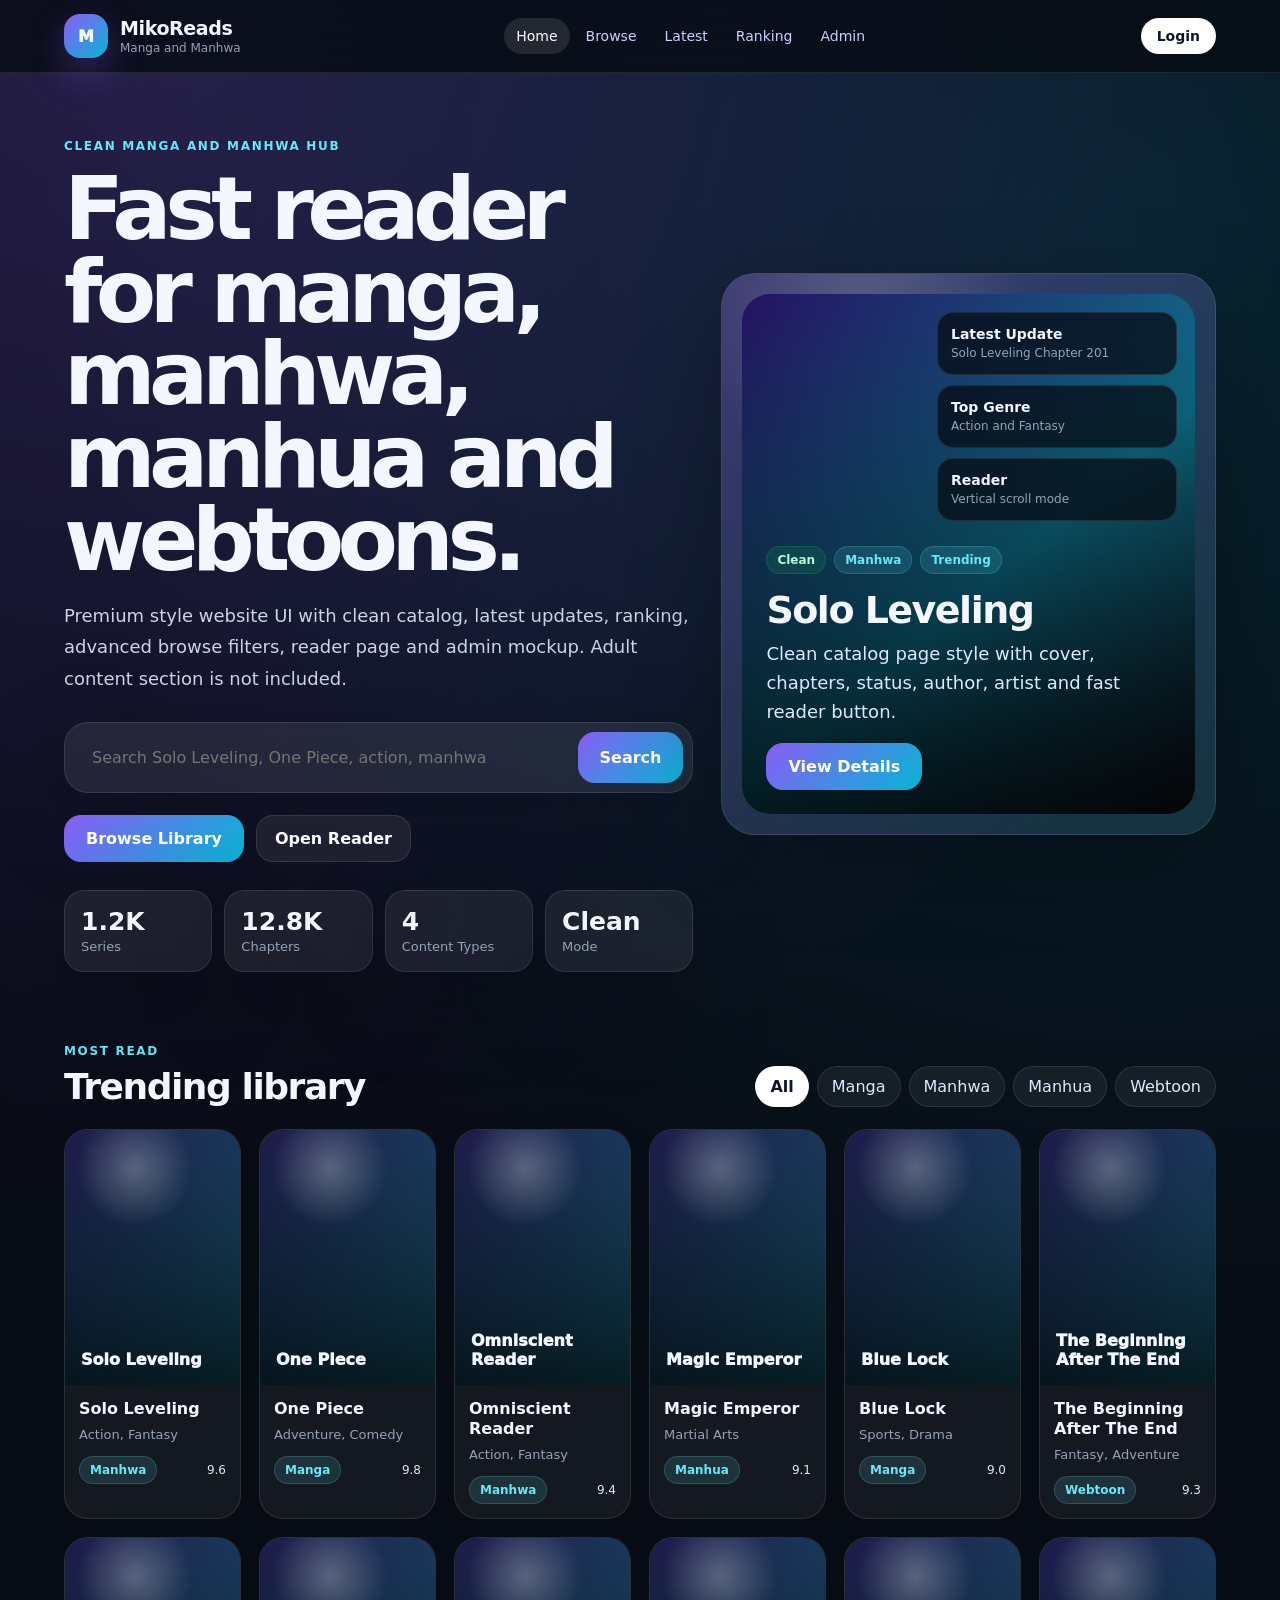
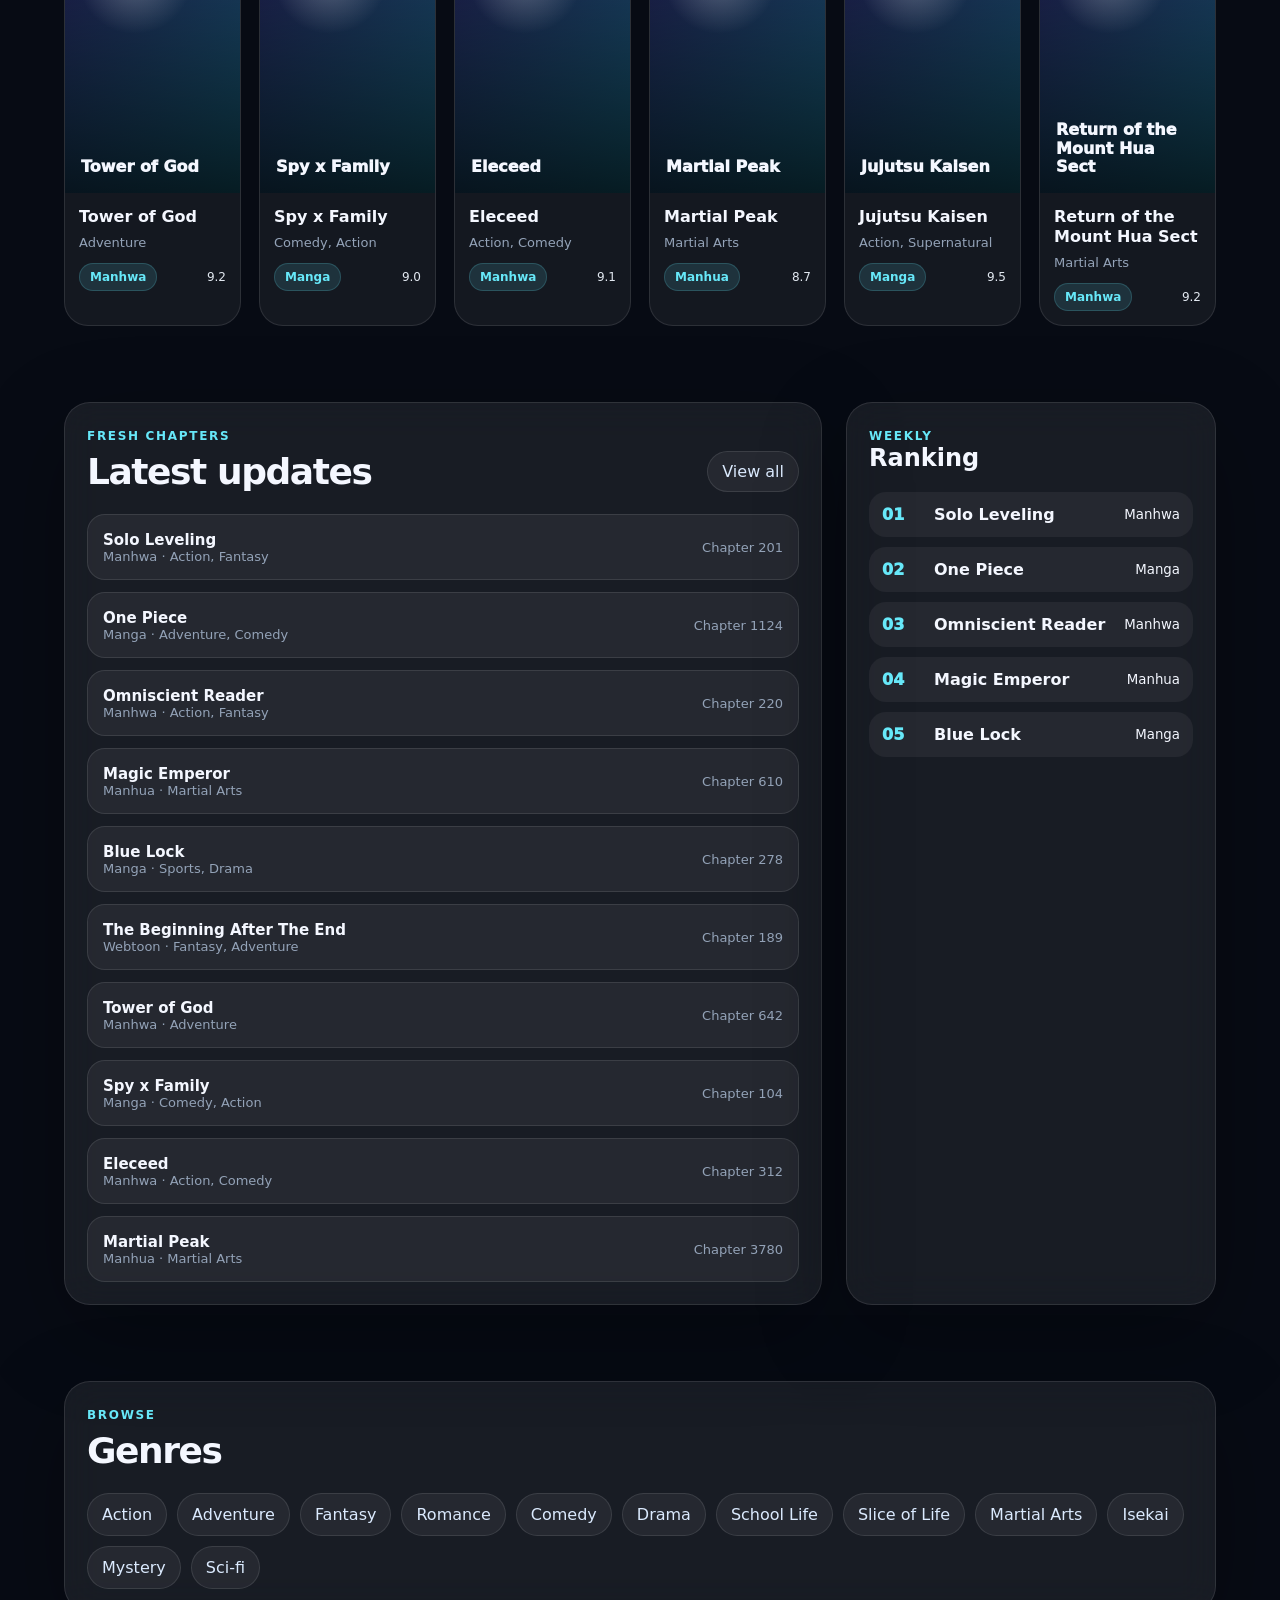
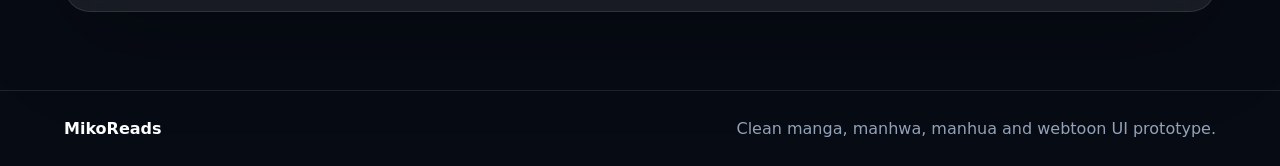
==== public/index.html @ fd3e3bdc "Change default port to 5656 and show VPS URL" ====
<!doctype html>
<html lang="en"><head>
<meta charset="utf-8"><meta name="viewport" content="width=device-width, initial-scale=1">
<title>MikoReads - Manga and Manhwa Reader</title>
<meta name="description" content="Clean manga, manhwa, manhua and webtoon reader UI prototype.">
<link rel="stylesheet" href="assets/style.css">
</head><body>
<header class="topbar">
  <a class="brand" href="index.html">
    <span class="brand-mark">M</span>
    <span><strong>MikoReads</strong><small>Manga and Manhwa</small></span>
  </a>
  <nav class="nav"><a href="index.html" class="active">Home</a>
<a href="browse.html" class="">Browse</a>
<a href="latest.html" class="">Latest</a>
<a href="ranking.html" class="">Ranking</a>
<a href="admin.html" class="">Admin</a></nav>
  <div class="actions">
    <a class="login-link" href="login.html">Login</a>
    <button class="menu-btn" id="menuBtn">Menu</button>
  </div>
</header>
<main>
<section class="hero">
  <div class="wrap hero-grid">
    <div>
      <span class="eyebrow">Clean manga and manhwa hub</span>
      <h1>Fast reader for manga, manhwa, manhua and webtoons.</h1>
      <p>Premium style website UI with clean catalog, latest updates, ranking, advanced browse filters, reader page and admin mockup. Adult content section is not included.</p>
      <form class="search-shell" id="searchForm">
        <input id="searchInput" type="search" placeholder="Search Solo Leveling, One Piece, action, manhwa">
        <button class="primary" type="submit">Search</button>
      </form>
      <div class="hero-actions">
        <a class="primary" href="browse.html">Browse Library</a>
        <a class="secondary" href="reader.html">Open Reader</a>
      </div>
      <div class="hero-stats">
        <div><b>1.2K</b><span>Series</span></div>
        <div><b>12.8K</b><span>Chapters</span></div>
        <div><b>4</b><span>Content Types</span></div>
        <div><b>Clean</b><span>Mode</span></div>
      </div>
    </div>
    <aside class="showcase">
      <div class="floating-list">
        <div class="float-item"><b>Latest Update</b><span>Solo Leveling Chapter 201</span></div>
        <div class="float-item"><b>Top Genre</b><span>Action and Fantasy</span></div>
        <div class="float-item"><b>Reader</b><span>Vertical scroll mode</span></div>
      </div>
      <div class="featured-card">
        <div class="featured-content">
          <div class="badges"><span class="badge clean">Clean</span><span class="badge">Manhwa</span><span class="badge">Trending</span></div>
          <h2>Solo Leveling</h2>
          <p>Clean catalog page style with cover, chapters, status, author, artist and fast reader button.</p>
          <a class="primary" href="detail.html">View Details</a>
        </div>
      </div>
    </aside>
  </div>
</section>

<section class="section" id="popular">
  <div class="wrap">
    <div class="section-head">
      <div><span class="eyebrow">Most read</span><h2>Trending library</h2></div>
      <div class="tabs" id="typeTabs">
        <button class="active" data-filter="all">All</button>
        <button data-filter="Manga">Manga</button>
        <button data-filter="Manhwa">Manhwa</button>
        <button data-filter="Manhua">Manhua</button>
        <button data-filter="Webtoon">Webtoon</button>
      </div>
    </div>
    <div class="cards" id="mangaGrid"></div>
  </div>
</section>

<section class="section">
  <div class="wrap twocol">
    <div class="content-card">
      <div class="section-head"><div><span class="eyebrow">Fresh chapters</span><h2>Latest updates</h2></div><a class="pill" href="latest.html">View all</a></div>
      <div class="feed" id="chapterFeed"></div>
    </div>
    <aside class="sidebar-card">
      <span class="eyebrow">Weekly</span><h2>Ranking</h2>
      <ol class="ranking">
        <li><a href="detail.html"><span>01</span><b>Solo Leveling</b><small>Manhwa</small></a></li>
        <li><a href="detail.html"><span>02</span><b>One Piece</b><small>Manga</small></a></li>
        <li><a href="detail.html"><span>03</span><b>Omniscient Reader</b><small>Manhwa</small></a></li>
        <li><a href="detail.html"><span>04</span><b>Magic Emperor</b><small>Manhua</small></a></li>
        <li><a href="detail.html"><span>05</span><b>Blue Lock</b><small>Manga</small></a></li>
      </ol>
    </aside>
  </div>
</section>

<section class="section">
  <div class="wrap content-card">
    <div class="section-head"><div><span class="eyebrow">Browse</span><h2>Genres</h2></div></div>
    <div class="genre-cloud">
      <a href="browse.html">Action</a><a href="browse.html">Adventure</a><a href="browse.html">Fantasy</a><a href="browse.html">Romance</a>
      <a href="browse.html">Comedy</a><a href="browse.html">Drama</a><a href="browse.html">School Life</a><a href="browse.html">Slice of Life</a>
      <a href="browse.html">Martial Arts</a><a href="browse.html">Isekai</a><a href="browse.html">Mystery</a><a href="browse.html">Sci-fi</a>
    </div>
  </div>
</section>
</main>
<footer class="footer"><strong>MikoReads</strong><span>Clean manga, manhwa, manhua and webtoon UI prototype.</span></footer>
<script src="assets/app.js"></script>
</body></html>
---- public/assets/style.css ----
:root{
  --bg:#070b14;
  --bg2:#0c1220;
  --panel:#111827;
  --panel2:#151f32;
  --line:rgba(255,255,255,.10);
  --text:#f4f7ff;
  --muted:#94a3b8;
  --soft:#cbd5e1;
  --brand:#8b5cf6;
  --brand2:#06b6d4;
  --good:#22c55e;
  --warn:#f59e0b;
  --danger:#ef4444;
  --shadow:0 28px 90px rgba(0,0,0,.28);
}
*{box-sizing:border-box}
html{scroll-behavior:smooth}
body{
  margin:0;
  font-family:Inter,ui-sans-serif,system-ui,-apple-system,BlinkMacSystemFont,"Segoe UI",Arial,sans-serif;
  background:
    radial-gradient(circle at 10% 0%,rgba(139,92,246,.24),transparent 34%),
    radial-gradient(circle at 90% 8%,rgba(6,182,212,.14),transparent 34%),
    var(--bg);
  color:var(--text);
}
a{color:inherit;text-decoration:none}
button,input,select,textarea{font:inherit}
img{max-width:100%}
.wrap{width:min(1240px,90vw);margin:0 auto}
.topbar{
  position:sticky;top:0;z-index:40;
  display:flex;align-items:center;justify-content:space-between;gap:18px;
  padding:14px 5vw;
  background:rgba(7,11,20,.82);
  border-bottom:1px solid var(--line);
  backdrop-filter:blur(20px);
}
.brand{display:flex;align-items:center;gap:12px;min-width:max-content}
.brand-mark{
  width:44px;height:44px;border-radius:16px;display:grid;place-items:center;
  background:linear-gradient(135deg,var(--brand),var(--brand2));
  font-weight:950;box-shadow:0 14px 36px rgba(139,92,246,.32)
}
.brand strong{display:block;font-size:19px;letter-spacing:-.02em}
.brand small{display:block;color:var(--muted);font-size:12px;margin-top:2px}
.nav{display:flex;align-items:center;gap:4px}
.nav a{padding:10px 12px;border-radius:999px;color:#c7d2fe;font-size:14px}
.nav a:hover,.nav a.active{background:rgba(255,255,255,.10);color:white}
.actions{display:flex;align-items:center;gap:10px}
.icon-btn,.menu-btn{
  border:1px solid var(--line);background:rgba(255,255,255,.06);color:white;
  border-radius:14px;padding:10px 13px;cursor:pointer
}
.menu-btn{display:none}
.login-link{padding:10px 16px;border-radius:999px;background:white;color:#0f172a;font-weight:850;font-size:14px}
.hero{padding:62px 0 30px}
.hero-grid{display:grid;grid-template-columns:1.12fr .88fr;gap:28px;align-items:center}
.eyebrow{
  display:inline-flex;align-items:center;gap:8px;
  text-transform:uppercase;letter-spacing:.14em;font-size:12px;font-weight:900;color:#67e8f9
}
h1,h2,h3,p{margin-top:0}
.hero h1{
  font-size:clamp(42px,7vw,88px);
  letter-spacing:-.075em;line-height:.94;margin:14px 0 18px;
}
.hero p{font-size:18px;line-height:1.75;color:#cbd5e1;max-width:720px}
.search-shell{
  margin-top:28px;padding:9px;border:1px solid var(--line);
  background:rgba(255,255,255,.08);border-radius:24px;
  display:flex;gap:8px;max-width:780px;box-shadow:var(--shadow)
}
.search-shell input{
  flex:1;min-width:0;background:transparent;border:0;outline:0;color:white;padding:16px 18px
}
.primary,.secondary,.small-link{
  display:inline-flex;align-items:center;justify-content:center;
  border:0;cursor:pointer;border-radius:17px;font-weight:900
}
.primary{background:linear-gradient(135deg,var(--brand),var(--brand2));color:white;padding:14px 22px}
.secondary{background:rgba(255,255,255,.07);color:white;border:1px solid var(--line);padding:13px 18px}
.hero-actions{display:flex;gap:12px;flex-wrap:wrap;margin-top:22px}
.hero-stats{display:grid;grid-template-columns:repeat(4,1fr);gap:12px;margin-top:28px;max-width:780px}
.hero-stats div,.mini-card,.glass,.content-card,.sidebar-card,.admin-card,.auth-card{
  background:rgba(255,255,255,.07);border:1px solid var(--line);box-shadow:var(--shadow);backdrop-filter:blur(18px)
}
.hero-stats div{border-radius:20px;padding:16px}
.hero-stats b{display:block;font-size:25px}
.hero-stats span{color:var(--muted);font-size:13px}
.showcase{
  min-height:560px;border-radius:34px;padding:20px;position:relative;overflow:hidden;
  background:linear-gradient(145deg,rgba(139,92,246,.23),rgba(6,182,212,.10)),rgba(255,255,255,.06);
  border:1px solid var(--line);box-shadow:var(--shadow)
}
.showcase:before{
  content:"";position:absolute;inset:-20%;
  background:radial-gradient(circle at 35% 20%,rgba(255,255,255,.18),transparent 22%);
}
.featured-card{
  position:relative;z-index:1;height:520px;border-radius:28px;overflow:hidden;
  background:linear-gradient(140deg,#251263,#0e7490 55%,#111827);
  display:flex;align-items:flex-end;padding:24px
}
.featured-card:after{content:"";position:absolute;inset:0;background:linear-gradient(transparent,rgba(0,0,0,.78))}
.featured-content{position:relative;z-index:2}
.featured-content h2{font-size:38px;margin-bottom:8px;letter-spacing:-.04em}
.featured-content p{color:#dbeafe;line-height:1.6;margin-bottom:16px}
.badges{display:flex;gap:8px;flex-wrap:wrap;margin-bottom:14px}
.badge{
  display:inline-flex;border-radius:999px;padding:6px 10px;font-size:12px;font-weight:900;
  color:#67e8f9;background:rgba(103,232,249,.13);border:1px solid rgba(103,232,249,.18)
}
.badge.clean{color:#bbf7d0;background:rgba(34,197,94,.14);border-color:rgba(34,197,94,.18)}
.floating-list{
  position:absolute;right:38px;top:38px;z-index:3;width:240px;
  display:grid;gap:10px
}
.float-item{
  padding:13px;border-radius:16px;background:rgba(7,11,20,.74);border:1px solid var(--line);backdrop-filter:blur(12px)
}
.float-item b{display:block;font-size:14px}
.float-item span{color:var(--muted);font-size:12px}
.section{padding:38px 0}
.section-head{
  display:flex;align-items:end;justify-content:space-between;gap:18px;margin-bottom:22px
}
.section-head h2{font-size:36px;letter-spacing:-.04em;margin:7px 0 0}
.tabs,.filter-row{display:flex;gap:8px;flex-wrap:wrap}
.tabs button,.pill,.filter-row button{
  border:1px solid var(--line);background:rgba(255,255,255,.06);color:#dbeafe;
  border-radius:999px;padding:10px 14px;cursor:pointer
}
.tabs button.active,.filter-row button.active,.pill.active{background:white;color:#0f172a;font-weight:900}
.cards{display:grid;grid-template-columns:repeat(6,1fr);gap:18px}
.manga-card{
  display:block;border:1px solid var(--line);background:rgba(255,255,255,.055);
  border-radius:24px;overflow:hidden;transition:.22s transform,.22s border-color,.22s background
}
.manga-card:hover{transform:translateY(-5px);border-color:rgba(103,232,249,.45);background:rgba(255,255,255,.09)}
.cover{
  height:255px;position:relative;display:flex;align-items:flex-end;overflow:hidden;padding:16px;
  background:linear-gradient(135deg,#1e1b4b,#155e75)
}
.cover:before{content:"";position:absolute;inset:0;background:radial-gradient(circle at 40% 15%,rgba(255,255,255,.28),transparent 24%),linear-gradient(transparent,rgba(0,0,0,.7))}
.cover span{position:relative;z-index:1;font-weight:950;line-height:1.15}
.manga-body{padding:14px}
.manga-body h3{font-size:16px;line-height:1.25;margin:0 0 7px}
.manga-body p{color:var(--muted);font-size:13px;margin:0 0 12px;line-height:1.35}
.card-meta{display:flex;align-items:center;justify-content:space-between;gap:8px}
.rating{font-size:12px;color:#e2e8f0}
.twocol{display:grid;grid-template-columns:1fr 370px;gap:24px}
.feed{display:grid;gap:12px}
.feed a,.chapter-list a,.source-row,.table-row{
  display:grid;grid-template-columns:1fr auto;gap:12px;align-items:center;
  padding:15px;border-radius:18px;background:rgba(255,255,255,.055);border:1px solid var(--line)
}
.feed a:hover,.chapter-list a:hover{background:rgba(255,255,255,.09)}
.feed b,.chapter-list b{font-size:15px}
.feed span,.chapter-list span,.sub{font-size:13px;color:var(--muted)}
.sidebar-card,.content-card,.admin-card{border-radius:26px;padding:22px}
.ranking{list-style:none;margin:16px 0 0;padding:0;display:grid;gap:10px}
.ranking a{display:grid;grid-template-columns:42px 1fr auto;gap:10px;align-items:center;padding:13px;border-radius:17px;background:rgba(255,255,255,.055)}
.ranking span:first-child{color:#67e8f9;font-weight:950}
.genre-cloud{display:flex;gap:10px;flex-wrap:wrap}
.genre-cloud a{padding:11px 14px;border-radius:999px;background:rgba(255,255,255,.06);border:1px solid var(--line);color:#dbeafe}
.footer{margin-top:40px;padding:28px 5vw;border-top:1px solid var(--line);color:var(--muted);display:flex;justify-content:space-between;gap:16px;flex-wrap:wrap}
.footer strong{color:white}
.page-title{padding:48px 0 16px}
.page-title h1{font-size:54px;letter-spacing:-.06em;margin:8px 0}
.page-title p{color:var(--muted);line-height:1.7}
.browse-layout{display:grid;grid-template-columns:290px 1fr;gap:24px}
.filter-panel{border-radius:26px;padding:20px;background:rgba(255,255,255,.06);border:1px solid var(--line);height:max-content;position:sticky;top:86px}
.filter-panel h3{margin-bottom:14px}
.filter-panel label{display:block;color:#dbeafe;font-size:14px;font-weight:800;margin:16px 0 8px}
.filter-panel select,.filter-panel input,.auth-card input,.admin-card input,.admin-card select,.admin-card textarea{
  width:100%;padding:13px;border-radius:14px;border:1px solid var(--line);outline:0;background:#0d1322;color:white
}
.series-grid{display:grid;grid-template-columns:repeat(4,1fr);gap:18px}
.detail-hero{padding:48px 0}
.detail-grid{display:grid;grid-template-columns:330px 1fr;gap:30px;align-items:start}
.big-cover{height:500px;border-radius:30px}
.detail-copy h1{font-size:58px;letter-spacing:-.065em;margin:12px 0}
.detail-copy p{color:#cbd5e1;line-height:1.75;max-width:780px}
.meta-grid{display:grid;grid-template-columns:repeat(4,1fr);gap:12px;margin:24px 0}
.meta-grid div{padding:15px;border-radius:18px;background:rgba(255,255,255,.06);border:1px solid var(--line)}
.meta-grid b{display:block}.meta-grid span{font-size:13px;color:var(--muted)}
.chapter-toolbar{display:flex;gap:10px;justify-content:space-between;margin-bottom:14px;align-items:center}
.chapter-toolbar input{max-width:320px;background:#0d1322;color:white;border:1px solid var(--line);border-radius:14px;padding:12px}
.reader-body{background:#0b0f19}
.reader-top{
  position:sticky;top:0;z-index:40;display:flex;align-items:center;justify-content:space-between;gap:12px;
  padding:12px 5vw;background:rgba(7,11,20,.9);border-bottom:1px solid var(--line);backdrop-filter:blur(18px)
}
.reader-controls{display:flex;justify-content:center;gap:10px;flex-wrap:wrap;padding:16px 5vw}
.reader-controls a,.reader-controls select,.reader-top button{
  border:1px solid var(--line);background:rgba(255,255,255,.07);color:white;border-radius:999px;padding:10px 14px
}
.reader-wrap{width:min(860px,94vw);margin:0 auto;display:grid;gap:12px;padding-bottom:40px}
.reader-page{
  min-height:760px;border-radius:14px;background:linear-gradient(145deg,#e2e8f0,#f8fafc);
  display:grid;place-items:center;color:#1e293b;font-size:42px;font-weight:950
}
.reader-settings{width:min(860px,94vw);margin:0 auto 16px;display:grid;grid-template-columns:repeat(3,1fr);gap:10px}
.reader-settings button{border:1px solid var(--line);background:rgba(255,255,255,.06);color:white;border-radius:14px;padding:11px}
.auth-wrap{min-height:calc(100vh - 74px);display:grid;place-items:center;padding:40px 5vw}
.auth-card{width:min(460px,100%);border-radius:30px;padding:30px}
.auth-card h1{font-size:38px;letter-spacing:-.04em}
.auth-card label{display:grid;gap:8px;margin:16px 0;color:#dbeafe;font-weight:800}
.auth-card button{width:100%;margin-top:12px}
.admin-layout{display:grid;grid-template-columns:270px 1fr;gap:24px;padding:44px 0}
.admin-sidebar{border-radius:26px;padding:18px;background:rgba(255,255,255,.06);border:1px solid var(--line);height:max-content;position:sticky;top:86px}
.admin-sidebar h2{margin:0 0 16px}
.admin-sidebar a{display:block;padding:13px;border-radius:15px;color:#cbd5e1}
.admin-sidebar a.active,.admin-sidebar a:hover{background:rgba(255,255,255,.09);color:white}
.admin-grid{display:grid;grid-template-columns:repeat(4,1fr);gap:14px;margin-bottom:20px}
.admin-stat{padding:18px;border-radius:20px;background:rgba(255,255,255,.06);border:1px solid var(--line)}
.admin-stat b{display:block;font-size:28px}.admin-stat span{color:var(--muted);font-size:13px}
.form-grid{display:grid;grid-template-columns:1fr 1fr;gap:14px}
.form-grid label{display:grid;gap:8px;color:#dbeafe;font-weight:800}
.form-grid textarea,.full{grid-column:1/-1}
.admin-card textarea{min-height:120px;resize:vertical}
.source-row{grid-template-columns:1fr auto auto;margin-top:10px}
.status{padding:6px 10px;border-radius:999px;font-size:12px;font-weight:900;background:rgba(34,197,94,.14);color:#bbf7d0}
.status.off{background:rgba(245,158,11,.14);color:#fde68a}
.pagination{display:flex;justify-content:center;gap:8px;margin-top:24px}
.pagination a{padding:10px 14px;border-radius:12px;background:rgba(255,255,255,.06);border:1px solid var(--line)}
@media(max-width:1180px){.cards{grid-template-columns:repeat(4,1fr)}.hero-grid,.twocol,.detail-grid,.browse-layout,.admin-layout{grid-template-columns:1fr}.filter-panel,.admin-sidebar{position:static}.series-grid{grid-template-columns:repeat(3,1fr)}}
@media(max-width:820px){.nav{display:none;position:absolute;top:74px;right:5vw;left:5vw;flex-direction:column;align-items:stretch;background:#0d1322;border:1px solid var(--line);border-radius:18px;padding:12px}.nav.open{display:flex}.menu-btn{display:block}.actions .login-link{display:none}.search-shell{flex-direction:column}.hero-stats{grid-template-columns:repeat(2,1fr)}.floating-list{display:none}.cards,.series-grid{grid-template-columns:repeat(2,1fr)}.meta-grid,.admin-grid,.reader-settings{grid-template-columns:1fr 1fr}.form-grid{grid-template-columns:1fr}.page-title h1,.detail-copy h1{font-size:42px}.reader-page{min-height:540px}}
@media(max-width:470px){.cards,.series-grid,.hero-stats,.meta-grid,.admin-grid,.reader-settings{grid-template-columns:1fr}.cover{height:280px}.footer{display:grid}.topbar{padding-inline:4vw}.brand small{display:none}}
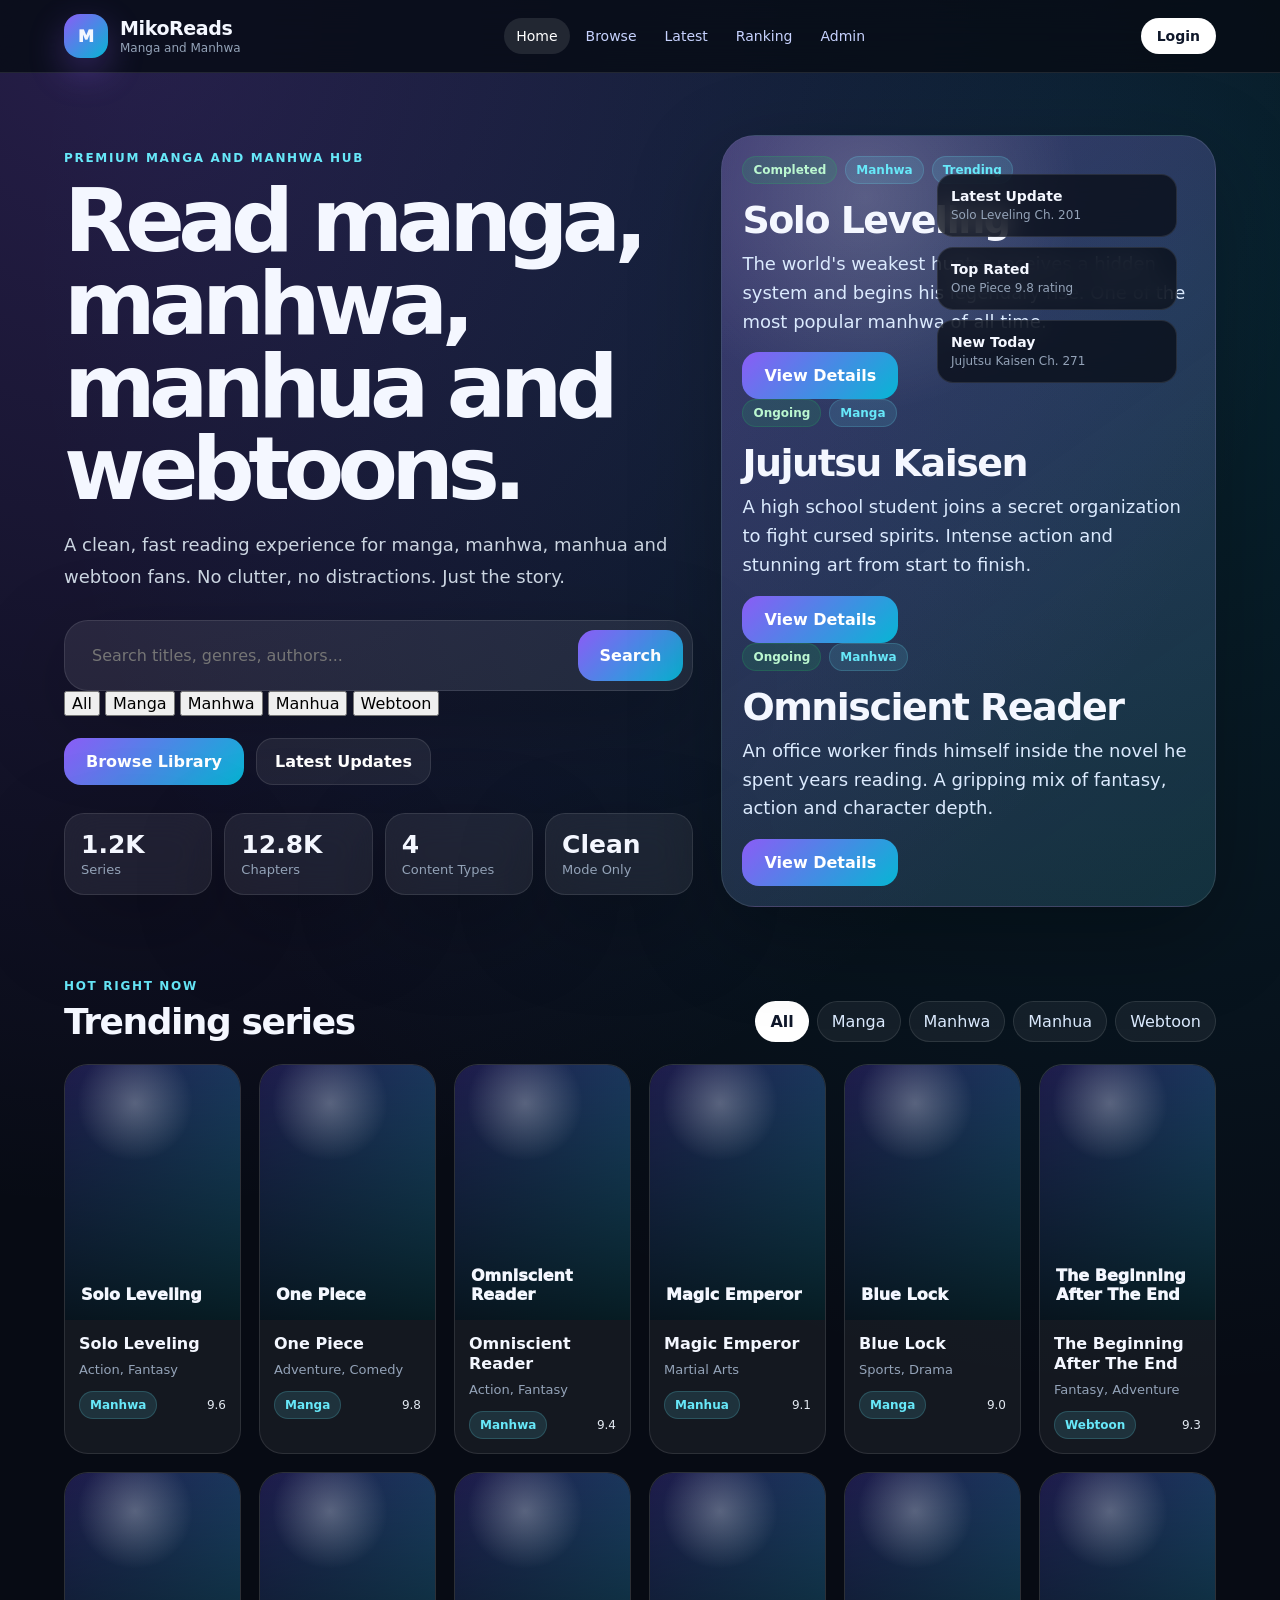
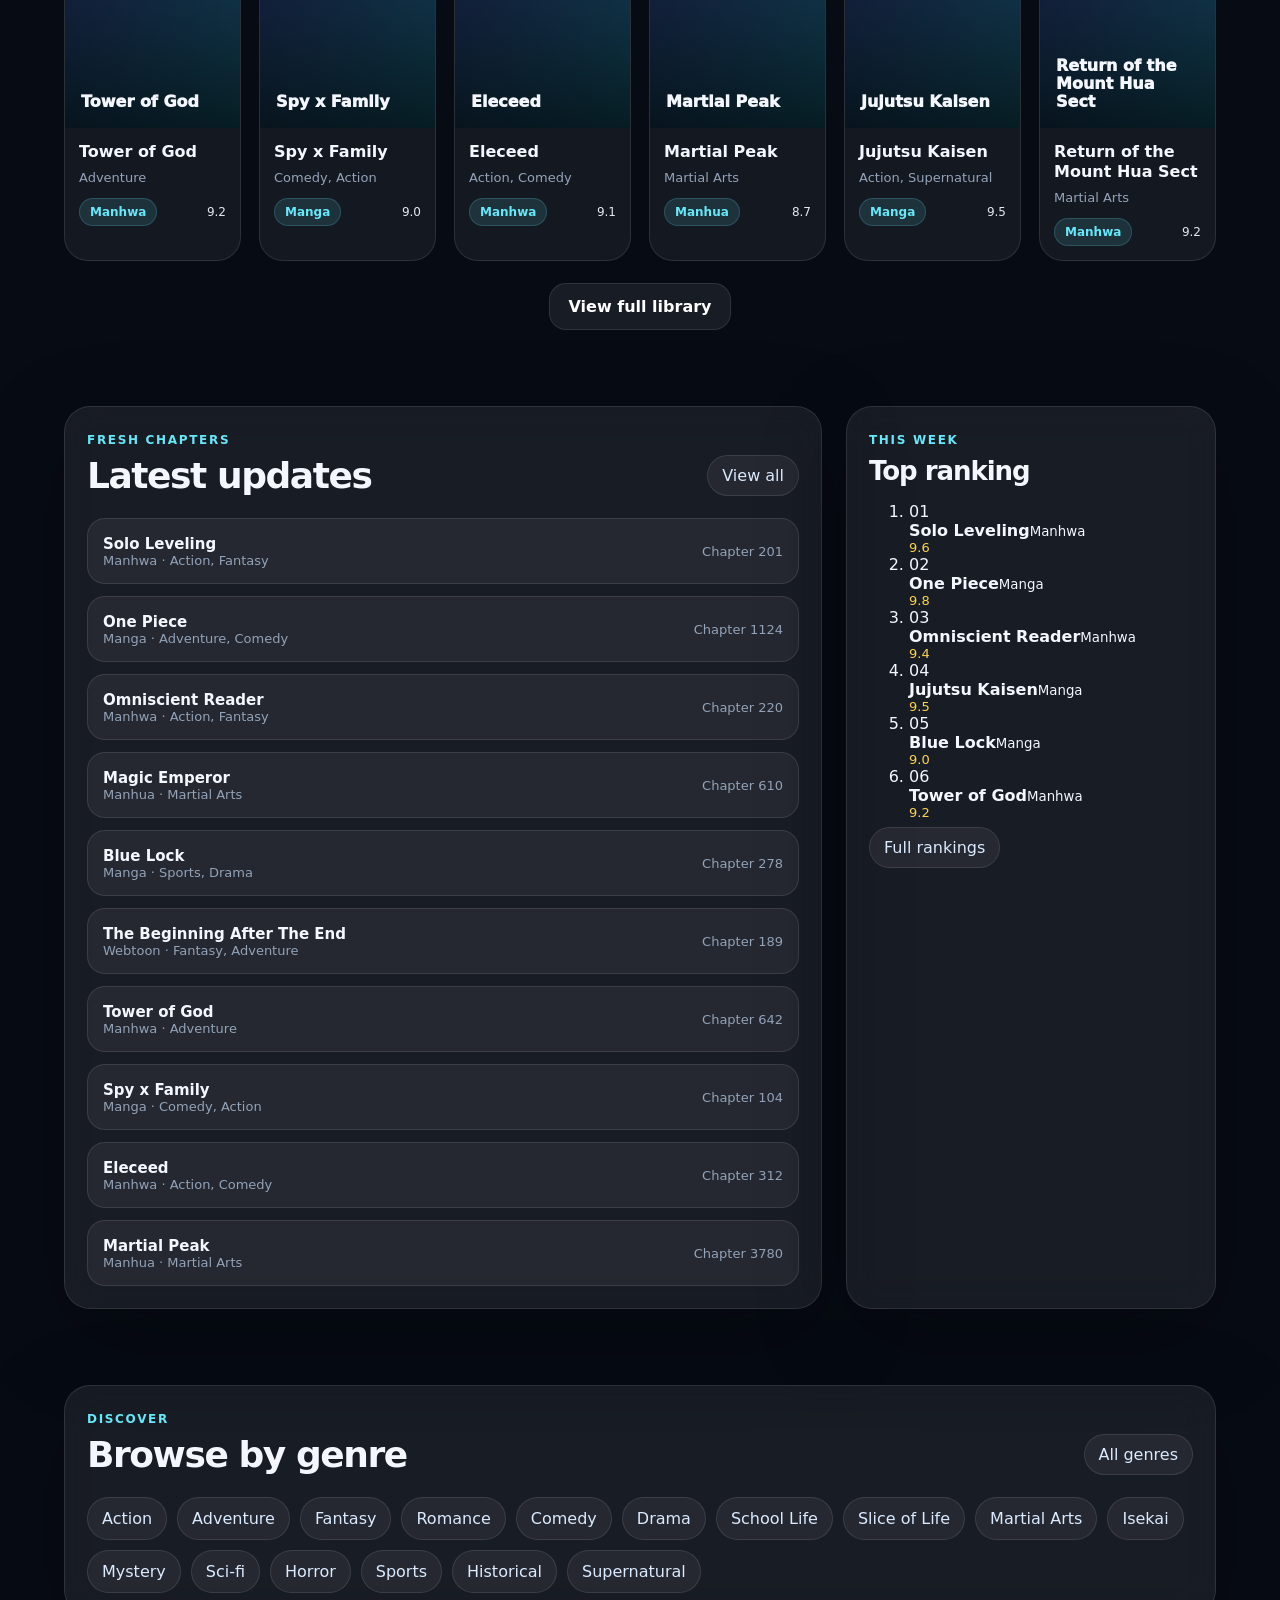
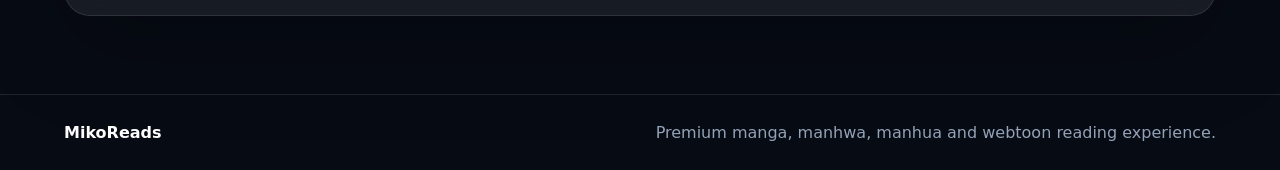
==== commit db46f839: "Improve manga frontend UI" ====
--- a/public/index.html
+++ b/public/index.html
@@ -1,8 +1,8 @@
 <!doctype html>
 <html lang="en"><head>
 <meta charset="utf-8"><meta name="viewport" content="width=device-width, initial-scale=1">
-<title>MikoReads - Manga and Manhwa Reader</title>
-<meta name="description" content="Clean manga, manhwa, manhua and webtoon reader UI prototype.">
+<title>MikoReads - Manga, Manhwa, Manhua and Webtoon Reader</title>
+<meta name="description" content="Premium manga, manhwa, manhua and webtoon reading website. Browse thousands of titles, latest chapters, rankings and a clean reader experience.">
 <link rel="stylesheet" href="assets/style.css">
 </head><body>
 <header class="topbar">
@@ -10,60 +10,112 @@
     <span class="brand-mark">M</span>
     <span><strong>MikoReads</strong><small>Manga and Manhwa</small></span>
   </a>
-  <nav class="nav"><a href="index.html" class="active">Home</a>
-<a href="browse.html" class="">Browse</a>
-<a href="latest.html" class="">Latest</a>
-<a href="ranking.html" class="">Ranking</a>
-<a href="admin.html" class="">Admin</a></nav>
+  <nav class="nav">
+    <a href="index.html" class="active">Home</a>
+    <a href="browse.html">Browse</a>
+    <a href="latest.html">Latest</a>
+    <a href="ranking.html">Ranking</a>
+    <a href="admin.html">Admin</a>
+  </nav>
   <div class="actions">
     <a class="login-link" href="login.html">Login</a>
     <button class="menu-btn" id="menuBtn">Menu</button>
   </div>
 </header>
+
 <main>
+
+<!-- HERO -->
 <section class="hero">
   <div class="wrap hero-grid">
-    <div>
-      <span class="eyebrow">Clean manga and manhwa hub</span>
-      <h1>Fast reader for manga, manhwa, manhua and webtoons.</h1>
-      <p>Premium style website UI with clean catalog, latest updates, ranking, advanced browse filters, reader page and admin mockup. Adult content section is not included.</p>
+    <div class="hero-left">
+      <span class="eyebrow">Premium manga and manhwa hub</span>
+      <h1>Read manga, manhwa, manhua and webtoons.</h1>
+      <p>A clean, fast reading experience for manga, manhwa, manhua and webtoon fans. No clutter, no distractions. Just the story.</p>
       <form class="search-shell" id="searchForm">
-        <input id="searchInput" type="search" placeholder="Search Solo Leveling, One Piece, action, manhwa">
+        <input id="searchInput" type="search" placeholder="Search titles, genres, authors...">
         <button class="primary" type="submit">Search</button>
       </form>
+      <div class="genre-chips">
+        <button class="genre-chip active" data-filter="all">All</button>
+        <button class="genre-chip" data-filter="Manga">Manga</button>
+        <button class="genre-chip" data-filter="Manhwa">Manhwa</button>
+        <button class="genre-chip" data-filter="Manhua">Manhua</button>
+        <button class="genre-chip" data-filter="Webtoon">Webtoon</button>
+      </div>
       <div class="hero-actions">
         <a class="primary" href="browse.html">Browse Library</a>
-        <a class="secondary" href="reader.html">Open Reader</a>
+        <a class="secondary" href="latest.html">Latest Updates</a>
       </div>
       <div class="hero-stats">
         <div><b>1.2K</b><span>Series</span></div>
         <div><b>12.8K</b><span>Chapters</span></div>
         <div><b>4</b><span>Content Types</span></div>
-        <div><b>Clean</b><span>Mode</span></div>
+        <div><b>Clean</b><span>Mode Only</span></div>
       </div>
     </div>
     <aside class="showcase">
       <div class="floating-list">
-        <div class="float-item"><b>Latest Update</b><span>Solo Leveling Chapter 201</span></div>
-        <div class="float-item"><b>Top Genre</b><span>Action and Fantasy</span></div>
-        <div class="float-item"><b>Reader</b><span>Vertical scroll mode</span></div>
+        <div class="float-item"><b>Latest Update</b><span>Solo Leveling Ch. 201</span></div>
+        <div class="float-item"><b>Top Rated</b><span>One Piece 9.8 rating</span></div>
+        <div class="float-item"><b>New Today</b><span>Jujutsu Kaisen Ch. 271</span></div>
       </div>
-      <div class="featured-card">
-        <div class="featured-content">
-          <div class="badges"><span class="badge clean">Clean</span><span class="badge">Manhwa</span><span class="badge">Trending</span></div>
-          <h2>Solo Leveling</h2>
-          <p>Clean catalog page style with cover, chapters, status, author, artist and fast reader button.</p>
-          <a class="primary" href="detail.html">View Details</a>
+      <div class="featured-slider">
+        <div class="featured-slide active">
+          <div class="featured-bg"></div>
+          <div class="featured-content">
+            <div class="badges">
+              <span class="badge clean">Completed</span>
+              <span class="badge type-manhwa">Manhwa</span>
+              <span class="badge warn">Trending</span>
+            </div>
+            <h2>Solo Leveling</h2>
+            <p>The world's weakest hunter receives a hidden system and begins his legendary rise. One of the most popular manhwa of all time.</p>
+            <a class="primary" href="detail.html">View Details</a>
+          </div>
+        </div>
+        <div class="featured-slide">
+          <div class="featured-bg v2"></div>
+          <div class="featured-content">
+            <div class="badges">
+              <span class="badge clean">Ongoing</span>
+              <span class="badge type-manga">Manga</span>
+            </div>
+            <h2>Jujutsu Kaisen</h2>
+            <p>A high school student joins a secret organization to fight cursed spirits. Intense action and stunning art from start to finish.</p>
+            <a class="primary" href="detail.html">View Details</a>
+          </div>
+        </div>
+        <div class="featured-slide">
+          <div class="featured-bg v3"></div>
+          <div class="featured-content">
+            <div class="badges">
+              <span class="badge clean">Ongoing</span>
+              <span class="badge type-manhwa">Manhwa</span>
+            </div>
+            <h2>Omniscient Reader</h2>
+            <p>An office worker finds himself inside the novel he spent years reading. A gripping mix of fantasy, action and character depth.</p>
+            <a class="primary" href="detail.html">View Details</a>
+          </div>
+        </div>
+        <div class="slider-dots">
+          <div class="slider-dot active"></div>
+          <div class="slider-dot"></div>
+          <div class="slider-dot"></div>
         </div>
       </div>
     </aside>
   </div>
 </section>
 
+<!-- TRENDING -->
 <section class="section" id="popular">
   <div class="wrap">
     <div class="section-head">
-      <div><span class="eyebrow">Most read</span><h2>Trending library</h2></div>
+      <div>
+        <span class="eyebrow">Hot right now</span>
+        <h2>Trending series</h2>
+      </div>
       <div class="tabs" id="typeTabs">
         <button class="active" data-filter="all">All</button>
         <button data-filter="Manga">Manga</button>
@@ -73,39 +125,70 @@
       </div>
     </div>
     <div class="cards" id="mangaGrid"></div>
+    <div style="text-align:center;margin-top:22px">
+      <a class="secondary" href="browse.html">View full library</a>
+    </div>
   </div>
 </section>
 
+<!-- LATEST + RANKING -->
 <section class="section">
   <div class="wrap twocol">
     <div class="content-card">
-      <div class="section-head"><div><span class="eyebrow">Fresh chapters</span><h2>Latest updates</h2></div><a class="pill" href="latest.html">View all</a></div>
+      <div class="section-head">
+        <div><span class="eyebrow">Fresh chapters</span><h2>Latest updates</h2></div>
+        <a class="pill" href="latest.html">View all</a>
+      </div>
       <div class="feed" id="chapterFeed"></div>
     </div>
     <aside class="sidebar-card">
-      <span class="eyebrow">Weekly</span><h2>Ranking</h2>
-      <ol class="ranking">
-        <li><a href="detail.html"><span>01</span><b>Solo Leveling</b><small>Manhwa</small></a></li>
-        <li><a href="detail.html"><span>02</span><b>One Piece</b><small>Manga</small></a></li>
-        <li><a href="detail.html"><span>03</span><b>Omniscient Reader</b><small>Manhwa</small></a></li>
-        <li><a href="detail.html"><span>04</span><b>Magic Emperor</b><small>Manhua</small></a></li>
-        <li><a href="detail.html"><span>05</span><b>Blue Lock</b><small>Manga</small></a></li>
+      <span class="eyebrow">This week</span>
+      <h2 style="margin:8px 0 16px;font-size:26px;letter-spacing:-.04em">Top ranking</h2>
+      <ol class="ranking-list">
+        <li class="ranking-item"><a href="detail.html"><div class="rank-num gold">01</div><div class="rank-info"><b>Solo Leveling</b><small>Manhwa</small></div><div class="rank-rating" style="font-size:13px;color:#fcd34d">9.6</div></a></li>
+        <li class="ranking-item"><a href="detail.html"><div class="rank-num silver">02</div><div class="rank-info"><b>One Piece</b><small>Manga</small></div><div class="rank-rating" style="font-size:13px;color:#fcd34d">9.8</div></a></li>
+        <li class="ranking-item"><a href="detail.html"><div class="rank-num bronze">03</div><div class="rank-info"><b>Omniscient Reader</b><small>Manhwa</small></div><div class="rank-rating" style="font-size:13px;color:#fcd34d">9.4</div></a></li>
+        <li class="ranking-item"><a href="detail.html"><div class="rank-num">04</div><div class="rank-info"><b>Jujutsu Kaisen</b><small>Manga</small></div><div class="rank-rating" style="font-size:13px;color:#fcd34d">9.5</div></a></li>
+        <li class="ranking-item"><a href="detail.html"><div class="rank-num">05</div><div class="rank-info"><b>Blue Lock</b><small>Manga</small></div><div class="rank-rating" style="font-size:13px;color:#fcd34d">9.0</div></a></li>
+        <li class="ranking-item"><a href="detail.html"><div class="rank-num">06</div><div class="rank-info"><b>Tower of God</b><small>Manhwa</small></div><div class="rank-rating" style="font-size:13px;color:#fcd34d">9.2</div></a></li>
       </ol>
+      <div style="margin-top:18px"><a class="pill" href="ranking.html">Full rankings</a></div>
     </aside>
   </div>
 </section>
 
+<!-- GENRE CLOUD -->
 <section class="section">
   <div class="wrap content-card">
-    <div class="section-head"><div><span class="eyebrow">Browse</span><h2>Genres</h2></div></div>
+    <div class="section-head">
+      <div><span class="eyebrow">Discover</span><h2>Browse by genre</h2></div>
+      <a class="pill" href="browse.html">All genres</a>
+    </div>
     <div class="genre-cloud">
-      <a href="browse.html">Action</a><a href="browse.html">Adventure</a><a href="browse.html">Fantasy</a><a href="browse.html">Romance</a>
-      <a href="browse.html">Comedy</a><a href="browse.html">Drama</a><a href="browse.html">School Life</a><a href="browse.html">Slice of Life</a>
-      <a href="browse.html">Martial Arts</a><a href="browse.html">Isekai</a><a href="browse.html">Mystery</a><a href="browse.html">Sci-fi</a>
+      <a href="browse.html">Action</a>
+      <a href="browse.html">Adventure</a>
+      <a href="browse.html">Fantasy</a>
+      <a href="browse.html">Romance</a>
+      <a href="browse.html">Comedy</a>
+      <a href="browse.html">Drama</a>
+      <a href="browse.html">School Life</a>
+      <a href="browse.html">Slice of Life</a>
+      <a href="browse.html">Martial Arts</a>
+      <a href="browse.html">Isekai</a>
+      <a href="browse.html">Mystery</a>
+      <a href="browse.html">Sci-fi</a>
+      <a href="browse.html">Horror</a>
+      <a href="browse.html">Sports</a>
+      <a href="browse.html">Historical</a>
+      <a href="browse.html">Supernatural</a>
     </div>
   </div>
 </section>
+
 </main>
-<footer class="footer"><strong>MikoReads</strong><span>Clean manga, manhwa, manhua and webtoon UI prototype.</span></footer>
+<footer class="footer">
+  <strong>MikoReads</strong>
+  <span>Premium manga, manhwa, manhua and webtoon reading experience.</span>
+</footer>
 <script src="assets/app.js"></script>
-</body></html>+</body></html>
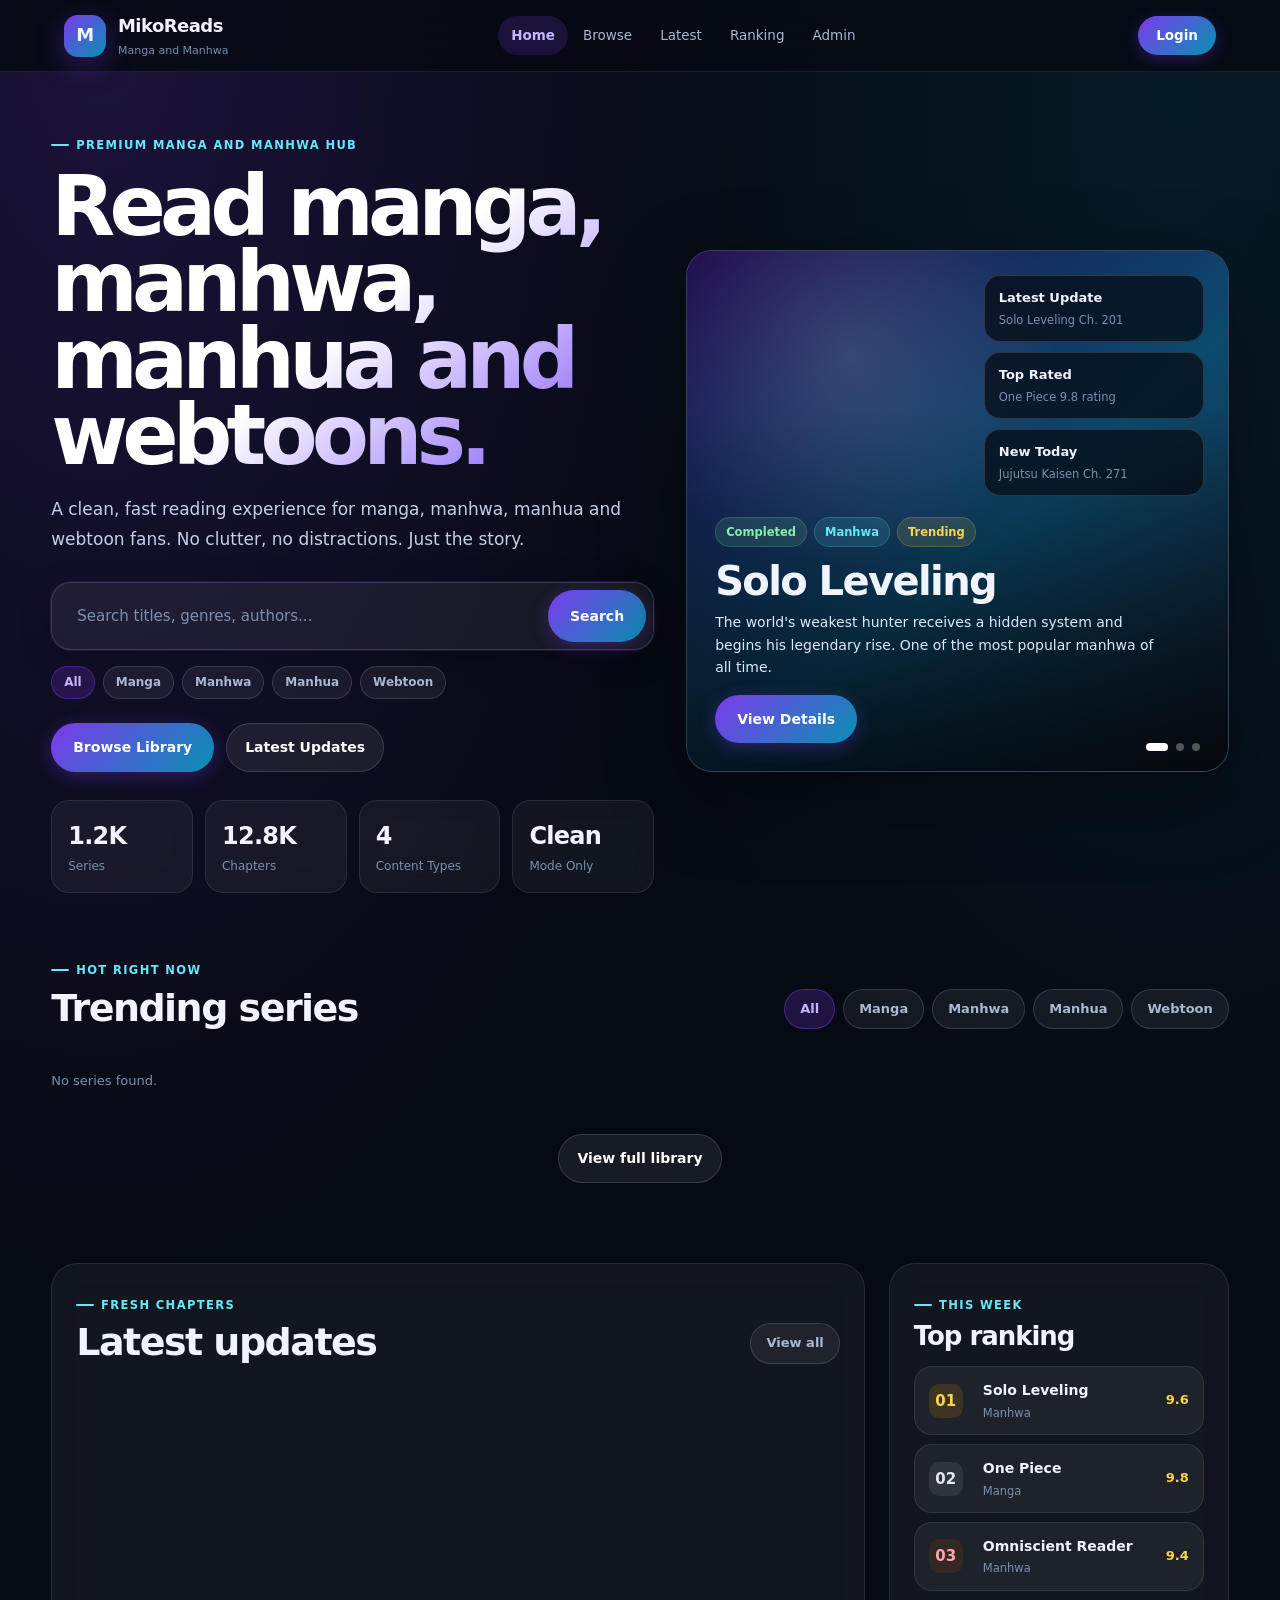
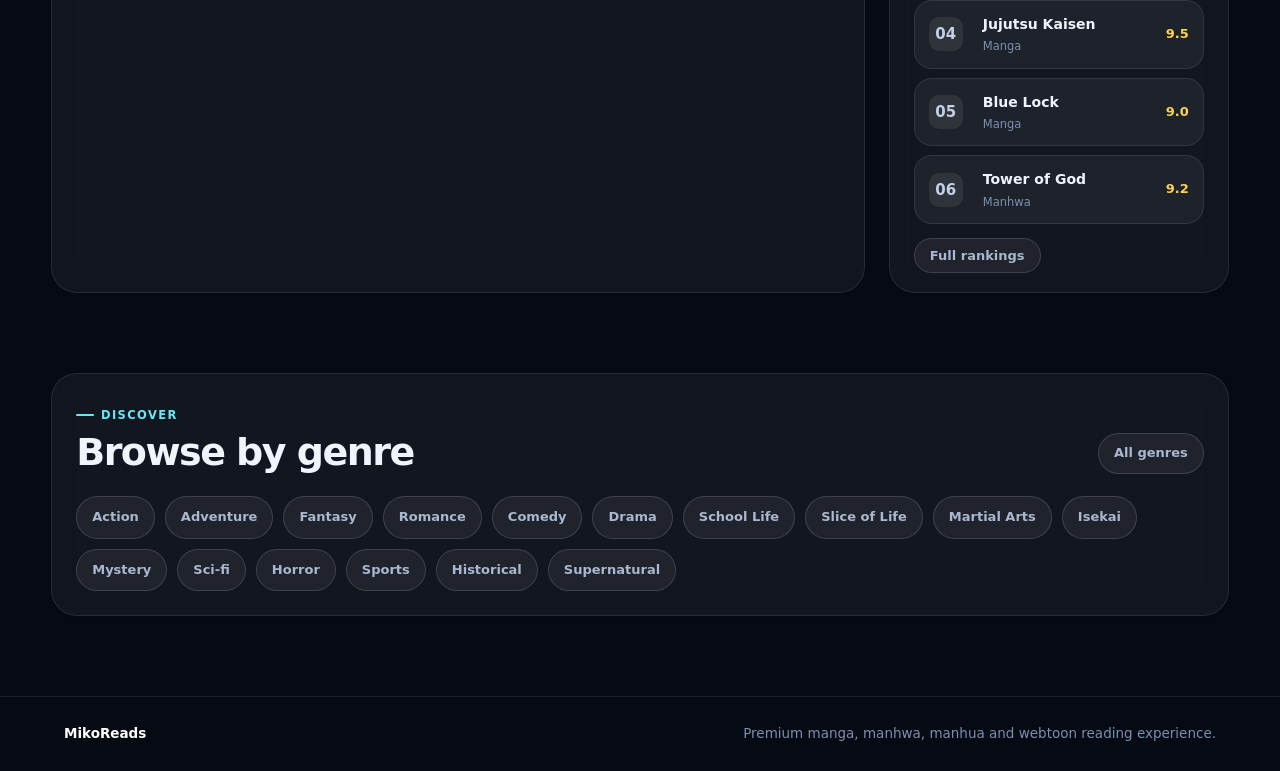
==== commit 3753ac72: "feat: dynamic featured slider with real cover images from API" ====
--- a/public/index.html
+++ b/public/index.html
@@ -60,7 +60,7 @@
         <div class="float-item"><b>Top Rated</b><span>One Piece 9.8 rating</span></div>
         <div class="float-item"><b>New Today</b><span>Jujutsu Kaisen Ch. 271</span></div>
       </div>
-      <div class="featured-slider">
+      <div class="featured-slider" id="featuredSlider">
         <div class="featured-slide active">
           <div class="featured-bg"></div>
           <div class="featured-content">
--- a/public/assets/style.css
+++ b/public/assets/style.css
@@ -1,232 +1,646 @@
-
 :root{
-  --bg:#070b14;
-  --bg2:#0c1220;
-  --panel:#111827;
-  --panel2:#151f32;
-  --line:rgba(255,255,255,.10);
-  --text:#f4f7ff;
-  --muted:#94a3b8;
-  --soft:#cbd5e1;
-  --brand:#8b5cf6;
-  --brand2:#06b6d4;
-  --good:#22c55e;
-  --warn:#f59e0b;
-  --danger:#ef4444;
-  --shadow:0 28px 90px rgba(0,0,0,.28);
-}
-*{box-sizing:border-box}
-html{scroll-behavior:smooth}
+  --bg:#060a13;
+  --bg2:#0b1020;
+  --panel:#101724;
+  --panel2:#141e31;
+  --panel3:#1a2540;
+  --line:rgba(255,255,255,.09);
+  --line2:rgba(255,255,255,.14);
+  --text:#f0f4ff;
+  --muted:#7a90b0;
+  --soft:#c4d0e8;
+  --brand:#7c3aed;
+  --brand2:#0891b2;
+  --brand3:#6d28d9;
+  --good:#16a34a;
+  --warn:#d97706;
+  --danger:#dc2626;
+  --gold:#f59e0b;
+  --shadow:0 24px 80px rgba(0,0,0,.36);
+  --shadow2:0 8px 32px rgba(0,0,0,.22);
+  --radius:26px;
+  --radius2:18px;
+  --radius3:12px;
+}
+*{box-sizing:border-box;margin:0;padding:0}
+html{scroll-behavior:smooth;scrollbar-width:thin;scrollbar-color:var(--panel3) var(--bg)}
 body{
-  margin:0;
   font-family:Inter,ui-sans-serif,system-ui,-apple-system,BlinkMacSystemFont,"Segoe UI",Arial,sans-serif;
   background:
-    radial-gradient(circle at 10% 0%,rgba(139,92,246,.24),transparent 34%),
-    radial-gradient(circle at 90% 8%,rgba(6,182,212,.14),transparent 34%),
+    radial-gradient(ellipse at 8% 0%,rgba(124,58,237,.18),transparent 38%),
+    radial-gradient(ellipse at 92% 4%,rgba(8,145,178,.12),transparent 36%),
     var(--bg);
   color:var(--text);
+  line-height:1.6;
 }
 a{color:inherit;text-decoration:none}
-button,input,select,textarea{font:inherit}
-img{max-width:100%}
-.wrap{width:min(1240px,90vw);margin:0 auto}
+button,input,select,textarea{font:inherit;color:inherit}
+img{max-width:100%;display:block}
+h1,h2,h3,h4{line-height:1.1}
+.wrap{width:min(1260px,92vw);margin:0 auto}
+
+/* TOPBAR */
 .topbar{
-  position:sticky;top:0;z-index:40;
-  display:flex;align-items:center;justify-content:space-between;gap:18px;
-  padding:14px 5vw;
-  background:rgba(7,11,20,.82);
+  position:sticky;top:0;z-index:50;
+  display:flex;align-items:center;justify-content:space-between;gap:16px;
+  padding:12px 5vw;
+  background:rgba(6,10,19,.88);
   border-bottom:1px solid var(--line);
-  backdrop-filter:blur(20px);
-}
-.brand{display:flex;align-items:center;gap:12px;min-width:max-content}
+  backdrop-filter:blur(24px);
+  -webkit-backdrop-filter:blur(24px);
+}
+.brand{display:flex;align-items:center;gap:12px;flex-shrink:0}
 .brand-mark{
-  width:44px;height:44px;border-radius:16px;display:grid;place-items:center;
+  width:42px;height:42px;border-radius:14px;display:grid;place-items:center;
   background:linear-gradient(135deg,var(--brand),var(--brand2));
-  font-weight:950;box-shadow:0 14px 36px rgba(139,92,246,.32)
-}
-.brand strong{display:block;font-size:19px;letter-spacing:-.02em}
-.brand small{display:block;color:var(--muted);font-size:12px;margin-top:2px}
-.nav{display:flex;align-items:center;gap:4px}
-.nav a{padding:10px 12px;border-radius:999px;color:#c7d2fe;font-size:14px}
-.nav a:hover,.nav a.active{background:rgba(255,255,255,.10);color:white}
-.actions{display:flex;align-items:center;gap:10px}
-.icon-btn,.menu-btn{
+  font-weight:900;font-size:18px;letter-spacing:-.02em;
+  box-shadow:0 8px 28px rgba(124,58,237,.35)
+}
+.brand strong{display:block;font-size:18px;letter-spacing:-.03em;font-weight:800}
+.brand small{display:block;color:var(--muted);font-size:11px;margin-top:1px}
+.nav{display:flex;align-items:center;gap:2px}
+.nav a{
+  padding:9px 13px;border-radius:999px;color:#a8b8d0;
+  font-size:13.5px;font-weight:500;transition:.18s background,.18s color;
+  white-space:nowrap;
+}
+.nav a:hover{background:rgba(255,255,255,.08);color:white}
+.nav a.active{background:rgba(124,58,237,.18);color:#c4b5fd;font-weight:600}
+.actions{display:flex;align-items:center;gap:10px;flex-shrink:0}
+.icon-btn{
   border:1px solid var(--line);background:rgba(255,255,255,.06);color:white;
-  border-radius:14px;padding:10px 13px;cursor:pointer
-}
-.menu-btn{display:none}
-.login-link{padding:10px 16px;border-radius:999px;background:white;color:#0f172a;font-weight:850;font-size:14px}
-.hero{padding:62px 0 30px}
-.hero-grid{display:grid;grid-template-columns:1.12fr .88fr;gap:28px;align-items:center}
+  border-radius:12px;padding:9px 12px;cursor:pointer;transition:.18s background;
+}
+.icon-btn:hover{background:rgba(255,255,255,.12)}
+.menu-btn{display:none;border:1px solid var(--line);background:rgba(255,255,255,.06);color:white;border-radius:12px;padding:9px 14px;cursor:pointer}
+.login-link{
+  padding:9px 18px;border-radius:999px;
+  background:linear-gradient(135deg,var(--brand),var(--brand2));
+  color:white;font-weight:700;font-size:13.5px;
+  box-shadow:0 4px 16px rgba(124,58,237,.3);
+  transition:.18s transform,.18s box-shadow;
+}
+.login-link:hover{transform:translateY(-1px);box-shadow:0 6px 22px rgba(124,58,237,.45)}
+
+/* EYEBROW */
 .eyebrow{
-  display:inline-flex;align-items:center;gap:8px;
-  text-transform:uppercase;letter-spacing:.14em;font-size:12px;font-weight:900;color:#67e8f9
-}
-h1,h2,h3,p{margin-top:0}
-.hero h1{
-  font-size:clamp(42px,7vw,88px);
-  letter-spacing:-.075em;line-height:.94;margin:14px 0 18px;
-}
-.hero p{font-size:18px;line-height:1.75;color:#cbd5e1;max-width:720px}
+  display:inline-flex;align-items:center;gap:7px;
+  text-transform:uppercase;letter-spacing:.12em;font-size:11.5px;font-weight:800;
+  color:#67e8f9;
+}
+.eyebrow::before{content:"";display:inline-block;width:18px;height:2px;background:currentColor;border-radius:2px}
+
+/* HERO */
+.hero{padding:56px 0 20px}
+.hero-grid{display:grid;grid-template-columns:1fr .9fr;gap:32px;align-items:center}
+.hero-left h1{
+  font-size:clamp(40px,6.5vw,84px);
+  letter-spacing:-.07em;line-height:.92;margin:14px 0 20px;
+  background:linear-gradient(140deg,#fff 50%,#a78bfa 80%);
+  -webkit-background-clip:text;-webkit-text-fill-color:transparent;background-clip:text;
+}
+.hero-left p{font-size:17px;line-height:1.75;color:var(--soft);max-width:640px}
 .search-shell{
-  margin-top:28px;padding:9px;border:1px solid var(--line);
-  background:rgba(255,255,255,.08);border-radius:24px;
-  display:flex;gap:8px;max-width:780px;box-shadow:var(--shadow)
-}
+  margin-top:28px;padding:7px;border:1px solid var(--line2);
+  background:rgba(255,255,255,.06);border-radius:20px;
+  display:flex;gap:8px;max-width:680px;
+  box-shadow:0 0 0 1px rgba(124,58,237,.2),var(--shadow2);
+  transition:.22s box-shadow;
+}
+.search-shell:focus-within{box-shadow:0 0 0 2px rgba(124,58,237,.45),var(--shadow2)}
 .search-shell input{
-  flex:1;min-width:0;background:transparent;border:0;outline:0;color:white;padding:16px 18px
-}
+  flex:1;min-width:0;background:transparent;border:0;outline:0;color:white;
+  padding:14px 18px;font-size:15px;
+}
+.search-shell input::placeholder{color:var(--muted)}
+.genre-chips{display:flex;gap:8px;flex-wrap:wrap;margin-top:16px;max-width:680px}
+.genre-chip{
+  padding:6px 12px;border-radius:999px;font-size:12px;font-weight:600;
+  background:rgba(255,255,255,.06);border:1px solid var(--line2);color:#a8b8d0;
+  cursor:pointer;transition:.18s background,.18s color,.18s border-color;
+}
+.genre-chip:hover,.genre-chip.active{background:rgba(124,58,237,.2);border-color:rgba(124,58,237,.4);color:#c4b5fd}
+.hero-actions{display:flex;gap:12px;flex-wrap:wrap;margin-top:24px}
+.hero-stats{display:grid;grid-template-columns:repeat(4,1fr);gap:12px;margin-top:28px;max-width:680px}
+.hero-stats div{
+  border-radius:18px;padding:16px;
+  background:rgba(255,255,255,.05);border:1px solid var(--line);
+  backdrop-filter:blur(12px);
+}
+.hero-stats b{display:block;font-size:24px;font-weight:800;letter-spacing:-.03em}
+.hero-stats span{color:var(--muted);font-size:12px;margin-top:2px;display:block}
+
+/* BUTTONS */
 .primary,.secondary,.small-link{
-  display:inline-flex;align-items:center;justify-content:center;
-  border:0;cursor:pointer;border-radius:17px;font-weight:900
-}
-.primary{background:linear-gradient(135deg,var(--brand),var(--brand2));color:white;padding:14px 22px}
-.secondary{background:rgba(255,255,255,.07);color:white;border:1px solid var(--line);padding:13px 18px}
-.hero-actions{display:flex;gap:12px;flex-wrap:wrap;margin-top:22px}
-.hero-stats{display:grid;grid-template-columns:repeat(4,1fr);gap:12px;margin-top:28px;max-width:780px}
-.hero-stats div,.mini-card,.glass,.content-card,.sidebar-card,.admin-card,.auth-card{
-  background:rgba(255,255,255,.07);border:1px solid var(--line);box-shadow:var(--shadow);backdrop-filter:blur(18px)
-}
-.hero-stats div{border-radius:20px;padding:16px}
-.hero-stats b{display:block;font-size:25px}
-.hero-stats span{color:var(--muted);font-size:13px}
+  display:inline-flex;align-items:center;justify-content:center;gap:7px;
+  border:0;cursor:pointer;border-radius:999px;font-weight:700;
+  transition:.2s transform,.2s box-shadow,.2s opacity;
+  text-align:center;
+}
+.primary{
+  background:linear-gradient(135deg,var(--brand),var(--brand2));
+  color:white;padding:13px 22px;font-size:14px;
+  box-shadow:0 4px 18px rgba(124,58,237,.32);
+}
+.primary:hover{transform:translateY(-2px);box-shadow:0 8px 28px rgba(124,58,237,.48)}
+.secondary{
+  background:rgba(255,255,255,.07);color:white;
+  border:1px solid var(--line2);padding:12px 18px;font-size:14px;
+}
+.secondary:hover{background:rgba(255,255,255,.13);transform:translateY(-1px)}
+.small-link{font-size:13px;color:var(--muted);padding:8px 12px}
+.small-link:hover{color:white}
+
+/* SHOWCASE / FEATURED */
 .showcase{
-  min-height:560px;border-radius:34px;padding:20px;position:relative;overflow:hidden;
-  background:linear-gradient(145deg,rgba(139,92,246,.23),rgba(6,182,212,.10)),rgba(255,255,255,.06);
-  border:1px solid var(--line);box-shadow:var(--shadow)
-}
-.showcase:before{
-  content:"";position:absolute;inset:-20%;
-  background:radial-gradient(circle at 35% 20%,rgba(255,255,255,.18),transparent 22%);
-}
-.featured-card{
-  position:relative;z-index:1;height:520px;border-radius:28px;overflow:hidden;
-  background:linear-gradient(140deg,#251263,#0e7490 55%,#111827);
-  display:flex;align-items:flex-end;padding:24px
-}
-.featured-card:after{content:"";position:absolute;inset:0;background:linear-gradient(transparent,rgba(0,0,0,.78))}
-.featured-content{position:relative;z-index:2}
-.featured-content h2{font-size:38px;margin-bottom:8px;letter-spacing:-.04em}
-.featured-content p{color:#dbeafe;line-height:1.6;margin-bottom:16px}
-.badges{display:flex;gap:8px;flex-wrap:wrap;margin-bottom:14px}
+  position:relative;border-radius:var(--radius);overflow:hidden;
+  background:linear-gradient(145deg,rgba(124,58,237,.2),rgba(8,145,178,.12)),rgba(255,255,255,.04);
+  border:1px solid var(--line2);box-shadow:var(--shadow);
+  min-height:520px;
+}
+.featured-slider{position:relative;height:100%;min-height:520px}
+.featured-slide{
+  display:none;height:100%;min-height:520px;padding:28px;
+  position:relative;align-items:flex-end;
+}
+.featured-slide.active{display:flex}
+.featured-bg{
+  position:absolute;inset:0;z-index:0;
+  background:linear-gradient(140deg,#1e0a4e,#0c4a6e 55%,#111827);
+}
+.featured-bg.v2{background:linear-gradient(140deg,#1a0f3c,#7c2d12 55%,#111827)}
+.featured-bg.v3{background:linear-gradient(140deg,#042f2e,#1e3a5f 55%,#111827)}
+.featured-bg::after{content:"";position:absolute;inset:0;background:radial-gradient(circle at 30% 20%,rgba(255,255,255,.14),transparent 38%),linear-gradient(transparent 30%,rgba(0,0,0,.7))}
+.featured-content{position:relative;z-index:2;width:100%}
+.featured-content h2{font-size:clamp(28px,4vw,40px);margin-bottom:8px;letter-spacing:-.04em;font-weight:800}
+.featured-content p{color:#dbeafe;line-height:1.6;margin-bottom:16px;max-width:440px;font-size:14px}
+.slider-dots{
+  position:absolute;bottom:20px;right:28px;z-index:10;
+  display:flex;gap:8px;align-items:center;
+}
+.slider-dot{
+  width:8px;height:8px;border-radius:999px;background:rgba(255,255,255,.3);
+  cursor:pointer;transition:.22s background,.22s width;
+}
+.slider-dot.active{background:white;width:22px}
+.floating-list{
+  position:absolute;right:24px;top:24px;z-index:5;width:220px;
+  display:grid;gap:10px;
+}
+.float-item{
+  padding:12px 14px;border-radius:16px;
+  background:rgba(6,10,19,.72);border:1px solid var(--line2);
+  backdrop-filter:blur(14px);
+}
+.float-item b{display:block;font-size:13px;font-weight:700}
+.float-item span{color:var(--muted);font-size:11.5px;margin-top:2px;display:block}
+
+/* BADGES */
+.badges{display:flex;gap:7px;flex-wrap:wrap;margin-bottom:12px}
 .badge{
-  display:inline-flex;border-radius:999px;padding:6px 10px;font-size:12px;font-weight:900;
-  color:#67e8f9;background:rgba(103,232,249,.13);border:1px solid rgba(103,232,249,.18)
-}
-.badge.clean{color:#bbf7d0;background:rgba(34,197,94,.14);border-color:rgba(34,197,94,.18)}
-.floating-list{
-  position:absolute;right:38px;top:38px;z-index:3;width:240px;
-  display:grid;gap:10px
-}
-.float-item{
-  padding:13px;border-radius:16px;background:rgba(7,11,20,.74);border:1px solid var(--line);backdrop-filter:blur(12px)
-}
-.float-item b{display:block;font-size:14px}
-.float-item span{color:var(--muted);font-size:12px}
-.section{padding:38px 0}
-.section-head{
-  display:flex;align-items:end;justify-content:space-between;gap:18px;margin-bottom:22px
-}
-.section-head h2{font-size:36px;letter-spacing:-.04em;margin:7px 0 0}
+  display:inline-flex;align-items:center;border-radius:999px;
+  padding:5px 10px;font-size:11.5px;font-weight:700;
+  color:#67e8f9;background:rgba(103,232,249,.12);border:1px solid rgba(103,232,249,.2);
+}
+.badge.clean{color:#86efac;background:rgba(134,239,172,.12);border-color:rgba(134,239,172,.2)}
+.badge.warn{color:#fcd34d;background:rgba(252,211,77,.12);border-color:rgba(252,211,77,.2)}
+.badge.type-manga{color:#a78bfa;background:rgba(167,139,250,.12);border-color:rgba(167,139,250,.2)}
+.badge.type-manhwa{color:#67e8f9;background:rgba(103,232,249,.12);border-color:rgba(103,232,249,.2)}
+.badge.type-manhua{color:#fda4af;background:rgba(253,164,175,.12);border-color:rgba(253,164,175,.2)}
+.badge.type-webtoon{color:#86efac;background:rgba(134,239,172,.12);border-color:rgba(134,239,172,.2)}
+
+/* SECTIONS */
+.section{padding:40px 0}
+.section-head{display:flex;align-items:flex-end;justify-content:space-between;gap:16px;margin-bottom:22px;flex-wrap:wrap}
+.section-head h2{font-size:clamp(28px,4vw,38px);letter-spacing:-.04em;margin:8px 0 0;font-weight:800}
+
+/* TABS & PILLS */
 .tabs,.filter-row{display:flex;gap:8px;flex-wrap:wrap}
 .tabs button,.pill,.filter-row button{
-  border:1px solid var(--line);background:rgba(255,255,255,.06);color:#dbeafe;
-  border-radius:999px;padding:10px 14px;cursor:pointer
-}
-.tabs button.active,.filter-row button.active,.pill.active{background:white;color:#0f172a;font-weight:900}
-.cards{display:grid;grid-template-columns:repeat(6,1fr);gap:18px}
+  border:1px solid var(--line2);background:rgba(255,255,255,.06);color:#a8b8d0;
+  border-radius:999px;padding:9px 15px;cursor:pointer;font-size:13px;font-weight:600;
+  transition:.18s background,.18s color,.18s border-color;
+}
+.tabs button:hover,.filter-row button:hover,.pill:hover{background:rgba(255,255,255,.1);color:white}
+.tabs button.active,.filter-row button.active,.pill.active{
+  background:rgba(124,58,237,.22);border-color:rgba(124,58,237,.45);
+  color:#c4b5fd;font-weight:700;
+}
+
+/* MANGA CARDS */
+.cards{display:grid;grid-template-columns:repeat(6,1fr);gap:16px}
 .manga-card{
-  display:block;border:1px solid var(--line);background:rgba(255,255,255,.055);
-  border-radius:24px;overflow:hidden;transition:.22s transform,.22s border-color,.22s background
-}
-.manga-card:hover{transform:translateY(-5px);border-color:rgba(103,232,249,.45);background:rgba(255,255,255,.09)}
+  display:block;border:1px solid var(--line);
+  background:rgba(255,255,255,.04);
+  border-radius:var(--radius2);overflow:hidden;
+  transition:.22s transform,.22s border-color,.22s shadow;
+  position:relative;
+}
+.manga-card:hover{transform:translateY(-6px);border-color:rgba(124,58,237,.4);box-shadow:0 16px 40px rgba(0,0,0,.4)}
 .cover{
-  height:255px;position:relative;display:flex;align-items:flex-end;overflow:hidden;padding:16px;
-  background:linear-gradient(135deg,#1e1b4b,#155e75)
-}
-.cover:before{content:"";position:absolute;inset:0;background:radial-gradient(circle at 40% 15%,rgba(255,255,255,.28),transparent 24%),linear-gradient(transparent,rgba(0,0,0,.7))}
-.cover span{position:relative;z-index:1;font-weight:950;line-height:1.15}
-.manga-body{padding:14px}
-.manga-body h3{font-size:16px;line-height:1.25;margin:0 0 7px}
-.manga-body p{color:var(--muted);font-size:13px;margin:0 0 12px;line-height:1.35}
-.card-meta{display:flex;align-items:center;justify-content:space-between;gap:8px}
-.rating{font-size:12px;color:#e2e8f0}
-.twocol{display:grid;grid-template-columns:1fr 370px;gap:24px}
-.feed{display:grid;gap:12px}
-.feed a,.chapter-list a,.source-row,.table-row{
+  height:240px;position:relative;display:flex;align-items:flex-end;overflow:hidden;
+  padding:14px;
+}
+.cover.manga-bg{background:linear-gradient(140deg,#1e1b4b,#2563eb 70%)}
+.cover.manhwa-bg{background:linear-gradient(140deg,#134e4a,#0e7490 70%)}
+.cover.manhua-bg{background:linear-gradient(140deg,#4c0519,#9f1239 70%)}
+.cover.webtoon-bg{background:linear-gradient(140deg,#1a2e05,#365314 60%,#0f172a)}
+.cover::before{
+  content:"";position:absolute;inset:0;
+  background:radial-gradient(circle at 35% 15%,rgba(255,255,255,.22),transparent 26%),
+    linear-gradient(transparent 40%,rgba(0,0,0,.78));
+}
+.cover img{
+  position:absolute;inset:0;width:100%;height:100%;object-fit:cover;z-index:0;
+}
+.cover-title{position:relative;z-index:1;font-weight:800;line-height:1.2;font-size:13px}
+.cover-badge{
+  position:absolute;top:10px;right:10px;z-index:2;
+  padding:4px 9px;border-radius:999px;font-size:10.5px;font-weight:800;
+  background:rgba(0,0,0,.55);border:1px solid rgba(255,255,255,.15);color:white;
+  backdrop-filter:blur(8px);
+}
+.manga-body{padding:12px 13px}
+.manga-body h3{font-size:14px;line-height:1.25;font-weight:700;margin:0 0 5px;white-space:nowrap;overflow:hidden;text-overflow:ellipsis}
+.manga-body p{color:var(--muted);font-size:12px;margin:0 0 10px;line-height:1.4;white-space:nowrap;overflow:hidden;text-overflow:ellipsis}
+.card-meta{display:flex;align-items:center;justify-content:space-between;gap:6px}
+.card-meta .badge{font-size:10.5px;padding:4px 8px}
+.rating{font-size:12px;color:#fcd34d;font-weight:700}
+.ch-label{font-size:11px;color:var(--muted)}
+
+/* GLASS PANEL / CONTENT CARDS */
+.glass,.content-card,.sidebar-card{
+  background:rgba(255,255,255,.05);border:1px solid var(--line);
+  backdrop-filter:blur(16px);-webkit-backdrop-filter:blur(16px);
+}
+.content-card,.sidebar-card{border-radius:var(--radius);padding:24px}
+
+/* FEED */
+.feed{display:grid;gap:10px}
+.feed-item{
+  display:grid;grid-template-columns:52px 1fr auto;gap:12px;align-items:center;
+  padding:13px;border-radius:var(--radius2);
+  background:rgba(255,255,255,.05);border:1px solid var(--line);
+  transition:.18s background;
+}
+.feed-item:hover{background:rgba(255,255,255,.09)}
+.feed-cover{
+  width:52px;height:52px;border-radius:10px;overflow:hidden;
+  background:linear-gradient(140deg,#1e1b4b,#0e7490);
+  display:grid;place-items:center;font-size:10px;font-weight:700;color:white;text-align:center;line-height:1.1;
+  flex-shrink:0;
+}
+.feed-cover img{
+  width:100%;height:100%;object-fit:cover;display:block;
+}
+
+.feed-info b{display:block;font-size:14px;font-weight:700;line-height:1.2}
+.feed-info .sub{font-size:12px;color:var(--muted);margin-top:3px}
+.feed-badge{display:flex;flex-direction:column;align-items:flex-end;gap:4px}
+.feed-ch{font-size:12px;font-weight:700;color:#c4b5fd}
+.feed-time{font-size:11px;color:var(--muted);white-space:nowrap}
+
+/* RANKING */
+.ranking-list{list-style:none;display:grid;gap:9px;margin-top:14px}
+.ranking-item a{
+  display:grid;grid-template-columns:44px 1fr auto;gap:10px;align-items:center;
+  padding:12px 14px;border-radius:var(--radius2);
+  background:rgba(255,255,255,.05);border:1px solid var(--line);
+  transition:.18s background;
+}
+.ranking-item a:hover{background:rgba(255,255,255,.09)}
+.rank-num{
+  width:34px;height:34px;border-radius:10px;
+  display:grid;place-items:center;font-size:15px;font-weight:900;
+  background:rgba(255,255,255,.08);color:var(--soft);
+}
+.rank-num.gold{background:rgba(245,158,11,.15);color:#fcd34d}
+.rank-num.silver{background:rgba(148,163,184,.15);color:#e2e8f0}
+.rank-num.bronze{background:rgba(180,83,9,.15);color:#fda4af}
+.rank-info b{display:block;font-size:14px;font-weight:700}
+.rank-info small{font-size:11.5px;color:var(--muted);margin-top:2px;display:block}
+.rank-right{text-align:right}
+.rank-rating{font-size:14px;font-weight:800;color:#fcd34d}
+.rank-views{font-size:11px;color:var(--muted);margin-top:2px;white-space:nowrap}
+
+/* GENRE CLOUD */
+.genre-cloud{display:flex;gap:10px;flex-wrap:wrap}
+.genre-cloud a{
+  padding:10px 15px;border-radius:999px;font-size:13px;font-weight:600;
+  background:rgba(255,255,255,.06);border:1px solid var(--line2);color:#a8b8d0;
+  transition:.18s background,.18s color,.18s border-color;
+}
+.genre-cloud a:hover{background:rgba(124,58,237,.18);border-color:rgba(124,58,237,.35);color:#c4b5fd}
+
+/* FOOTER */
+.footer{
+  margin-top:40px;padding:26px 5vw;border-top:1px solid var(--line);
+  color:var(--muted);display:flex;justify-content:space-between;gap:14px;flex-wrap:wrap;
+  font-size:13.5px;
+}
+.footer strong{color:white;font-weight:700}
+
+/* PAGE TITLE */
+.page-title{padding:44px 0 14px}
+.page-title h1{font-size:clamp(40px,6vw,60px);letter-spacing:-.07em;margin:10px 0;font-weight:800}
+.page-title p{color:var(--muted);line-height:1.7;max-width:600px}
+
+/* BROWSE */
+.browse-layout{display:grid;grid-template-columns:280px 1fr;gap:24px;margin-bottom:40px}
+.filter-panel{
+  border-radius:var(--radius);padding:22px;
+  background:rgba(255,255,255,.05);border:1px solid var(--line);
+  height:max-content;position:sticky;top:78px;
+}
+.filter-panel h3{font-size:17px;font-weight:800;letter-spacing:-.02em;margin-bottom:18px}
+.filter-panel label{display:block;color:#c4d0e8;font-size:13px;font-weight:700;margin:18px 0 8px}
+.filter-panel label:first-of-type{margin-top:0}
+.filter-panel select,
+.filter-panel input,
+.auth-card input,
+.admin-card input,
+.admin-card select,
+.admin-card textarea{
+  width:100%;padding:12px 14px;border-radius:var(--radius3);
+  border:1px solid var(--line2);outline:0;
+  background:rgba(0,0,0,.25);color:white;
+  transition:.18s border-color;font-size:14px;
+}
+.filter-panel select:focus,.filter-panel input:focus,.auth-card input:focus,.admin-card input:focus,.admin-card select:focus,.admin-card textarea:focus{border-color:rgba(124,58,237,.5)}
+.filter-panel select option{background:#101724}
+.type-filter-row{display:grid;grid-template-columns:1fr 1fr;gap:7px;margin-bottom:2px}
+.type-filter-btn{
+  border:1px solid var(--line);background:rgba(255,255,255,.05);color:#a8b8d0;
+  border-radius:10px;padding:9px 6px;cursor:pointer;font-size:12px;font-weight:600;
+  text-align:center;transition:.18s all;
+}
+.type-filter-btn.active{background:rgba(124,58,237,.2);border-color:rgba(124,58,237,.4);color:#c4b5fd}
+.series-grid{display:grid;grid-template-columns:repeat(4,1fr);gap:16px}
+.browse-toolbar{display:flex;align-items:center;justify-content:space-between;gap:12px;margin-bottom:18px;flex-wrap:wrap}
+.sort-select{
+  padding:9px 14px;border-radius:999px;border:1px solid var(--line2);
+  background:rgba(255,255,255,.06);color:white;font-size:13px;cursor:pointer;outline:0;
+}
+.result-count{font-size:13px;color:var(--muted)}
+
+/* LATEST PAGE */
+.latest-feed{display:grid;gap:10px}
+.latest-item{
+  display:grid;grid-template-columns:60px 1fr auto;gap:14px;align-items:center;
+  padding:14px 16px;border-radius:var(--radius2);
+  background:rgba(255,255,255,.05);border:1px solid var(--line);
+  transition:.18s background;
+}
+.latest-item:hover{background:rgba(255,255,255,.09)}
+.latest-cover{
+  width:60px;height:60px;border-radius:10px;overflow:hidden;
+  display:grid;place-items:center;font-size:9.5px;font-weight:700;
+  color:white;text-align:center;line-height:1.1;flex-shrink:0;
+}
+.latest-cover img{
+  width:100%;height:100%;object-fit:cover;display:block;
+}
+
+.latest-info h4{font-size:15px;font-weight:700;margin-bottom:4px;line-height:1.2}
+.latest-info .sub{font-size:12px;color:var(--muted)}
+.latest-right{text-align:right;flex-shrink:0}
+.latest-ch{font-size:13px;font-weight:800;color:#c4b5fd}
+.latest-time{font-size:11px;color:var(--muted);margin-top:4px;display:block}
+.schedule-item{
+  display:flex;justify-content:space-between;align-items:center;
+  padding:12px 0;border-bottom:1px solid var(--line);
+}
+.schedule-item:last-child{border-bottom:0}
+.schedule-day{font-weight:700;font-size:14px}
+.schedule-sub{font-size:12px;color:var(--muted);margin-top:2px}
+.schedule-count{font-size:12px;font-weight:700;color:#86efac}
+
+/* RANKING PAGE */
+.rank-tabs-wrap{display:flex;gap:10px;margin-bottom:24px}
+.full-ranking{list-style:none;display:grid;gap:9px}
+.full-ranking .ranking-item a{grid-template-columns:50px 1fr auto}
+
+/* DETAIL PAGE */
+.detail-hero{padding:48px 0 32px}
+.detail-grid{display:grid;grid-template-columns:300px 1fr;gap:32px;align-items:start}
+.big-cover{
+  height:460px;border-radius:var(--radius);overflow:hidden;
+  background:linear-gradient(140deg,#1e0a4e,#0c4a6e 60%,#111827);
+  display:flex;align-items:flex-end;padding:20px;
+  position:relative;
+}
+.big-cover::before{content:"";position:absolute;inset:0;background:radial-gradient(circle at 30% 15%,rgba(255,255,255,.18),transparent 32%),linear-gradient(transparent 40%,rgba(0,0,0,.7))}
+.big-cover img{
+  position:absolute;inset:0;width:100%;height:100%;object-fit:cover;z-index:0;
+}
+.big-cover span{position:relative;z-index:1;font-size:18px;font-weight:800;line-height:1.2}
+.detail-copy h1{font-size:clamp(34px,5vw,58px);letter-spacing:-.06em;margin:14px 0 6px;font-weight:800}
+.alt-title{color:var(--muted);font-size:14px;margin-bottom:12px}
+.detail-copy .desc{color:var(--soft);line-height:1.75;max-width:740px;font-size:15px}
+.meta-grid{display:grid;grid-template-columns:repeat(4,1fr);gap:12px;margin:22px 0}
+.meta-item{
+  padding:14px 16px;border-radius:var(--radius2);
+  background:rgba(255,255,255,.05);border:1px solid var(--line);
+}
+.meta-item b{display:block;font-size:14px;font-weight:700;margin-bottom:3px}
+.meta-item span{font-size:12px;color:var(--muted)}
+.genre-tags{display:flex;gap:8px;flex-wrap:wrap;margin:16px 0}
+.genre-tag{
+  padding:6px 12px;border-radius:999px;font-size:12px;font-weight:600;
+  background:rgba(255,255,255,.06);border:1px solid var(--line2);color:#a8b8d0;
+}
+.chapter-toolbar{display:flex;gap:12px;justify-content:space-between;margin-bottom:16px;align-items:center;flex-wrap:wrap}
+.chapter-toolbar h2{font-size:24px;letter-spacing:-.03em;font-weight:800}
+.chapter-toolbar input{
+  max-width:300px;background:rgba(0,0,0,.25);color:white;
+  border:1px solid var(--line2);border-radius:999px;padding:10px 16px;outline:0;font-size:13px;
+  transition:.18s border-color;
+}
+.chapter-toolbar input:focus{border-color:rgba(124,58,237,.5)}
+.chapter-list{display:grid;gap:8px}
+.chapter-list a{
   display:grid;grid-template-columns:1fr auto;gap:12px;align-items:center;
-  padding:15px;border-radius:18px;background:rgba(255,255,255,.055);border:1px solid var(--line)
-}
-.feed a:hover,.chapter-list a:hover{background:rgba(255,255,255,.09)}
-.feed b,.chapter-list b{font-size:15px}
-.feed span,.chapter-list span,.sub{font-size:13px;color:var(--muted)}
-.sidebar-card,.content-card,.admin-card{border-radius:26px;padding:22px}
-.ranking{list-style:none;margin:16px 0 0;padding:0;display:grid;gap:10px}
-.ranking a{display:grid;grid-template-columns:42px 1fr auto;gap:10px;align-items:center;padding:13px;border-radius:17px;background:rgba(255,255,255,.055)}
-.ranking span:first-child{color:#67e8f9;font-weight:950}
-.genre-cloud{display:flex;gap:10px;flex-wrap:wrap}
-.genre-cloud a{padding:11px 14px;border-radius:999px;background:rgba(255,255,255,.06);border:1px solid var(--line);color:#dbeafe}
-.footer{margin-top:40px;padding:28px 5vw;border-top:1px solid var(--line);color:var(--muted);display:flex;justify-content:space-between;gap:16px;flex-wrap:wrap}
-.footer strong{color:white}
-.page-title{padding:48px 0 16px}
-.page-title h1{font-size:54px;letter-spacing:-.06em;margin:8px 0}
-.page-title p{color:var(--muted);line-height:1.7}
-.browse-layout{display:grid;grid-template-columns:290px 1fr;gap:24px}
-.filter-panel{border-radius:26px;padding:20px;background:rgba(255,255,255,.06);border:1px solid var(--line);height:max-content;position:sticky;top:86px}
-.filter-panel h3{margin-bottom:14px}
-.filter-panel label{display:block;color:#dbeafe;font-size:14px;font-weight:800;margin:16px 0 8px}
-.filter-panel select,.filter-panel input,.auth-card input,.admin-card input,.admin-card select,.admin-card textarea{
-  width:100%;padding:13px;border-radius:14px;border:1px solid var(--line);outline:0;background:#0d1322;color:white
-}
-.series-grid{display:grid;grid-template-columns:repeat(4,1fr);gap:18px}
-.detail-hero{padding:48px 0}
-.detail-grid{display:grid;grid-template-columns:330px 1fr;gap:30px;align-items:start}
-.big-cover{height:500px;border-radius:30px}
-.detail-copy h1{font-size:58px;letter-spacing:-.065em;margin:12px 0}
-.detail-copy p{color:#cbd5e1;line-height:1.75;max-width:780px}
-.meta-grid{display:grid;grid-template-columns:repeat(4,1fr);gap:12px;margin:24px 0}
-.meta-grid div{padding:15px;border-radius:18px;background:rgba(255,255,255,.06);border:1px solid var(--line)}
-.meta-grid b{display:block}.meta-grid span{font-size:13px;color:var(--muted)}
-.chapter-toolbar{display:flex;gap:10px;justify-content:space-between;margin-bottom:14px;align-items:center}
-.chapter-toolbar input{max-width:320px;background:#0d1322;color:white;border:1px solid var(--line);border-radius:14px;padding:12px}
-.reader-body{background:#0b0f19}
+  padding:13px 16px;border-radius:var(--radius2);
+  background:rgba(255,255,255,.05);border:1px solid var(--line);
+  transition:.18s background,.18s border-color;
+}
+.chapter-list a:hover{background:rgba(255,255,255,.09);border-color:rgba(124,58,237,.35)}
+.chapter-list b{font-size:14px;font-weight:700}
+.chapter-list span{font-size:12px;color:var(--muted)}
+.related-grid{display:grid;grid-template-columns:repeat(5,1fr);gap:14px;margin-top:16px}
+
+/* READER */
+.reader-body{background:#080c18}
 .reader-top{
-  position:sticky;top:0;z-index:40;display:flex;align-items:center;justify-content:space-between;gap:12px;
-  padding:12px 5vw;background:rgba(7,11,20,.9);border-bottom:1px solid var(--line);backdrop-filter:blur(18px)
-}
-.reader-controls{display:flex;justify-content:center;gap:10px;flex-wrap:wrap;padding:16px 5vw}
-.reader-controls a,.reader-controls select,.reader-top button{
-  border:1px solid var(--line);background:rgba(255,255,255,.07);color:white;border-radius:999px;padding:10px 14px
-}
-.reader-wrap{width:min(860px,94vw);margin:0 auto;display:grid;gap:12px;padding-bottom:40px}
+  position:sticky;top:0;z-index:50;
+  display:flex;align-items:center;justify-content:space-between;gap:12px;
+  padding:11px 4vw;
+  background:rgba(6,10,19,.94);border-bottom:1px solid var(--line);
+  backdrop-filter:blur(20px);-webkit-backdrop-filter:blur(20px);
+}
+.reader-title{font-size:14px;font-weight:700;color:white;white-space:nowrap;overflow:hidden;text-overflow:ellipsis}
+.reader-nav{display:flex;justify-content:center;align-items:center;gap:10px;padding:14px 5vw;flex-wrap:wrap}
+.reader-nav a,.reader-nav button,.reader-nav select{
+  border:1px solid var(--line2);background:rgba(255,255,255,.07);color:white;
+  border-radius:999px;padding:10px 16px;cursor:pointer;font-size:13px;font-weight:600;
+  transition:.18s background;white-space:nowrap;
+}
+.reader-nav a:hover,.reader-nav button:hover{background:rgba(255,255,255,.14)}
+.reader-nav select{padding:10px 14px;cursor:pointer;outline:0}
+.reader-nav select option{background:#101724}
+.reader-settings{
+  width:min(860px,94vw);margin:0 auto 16px;
+  display:grid;grid-template-columns:repeat(3,1fr);gap:10px;padding:0 0 4px;
+}
+.reader-settings button{
+  border:1px solid var(--line2);background:rgba(255,255,255,.06);color:#a8b8d0;
+  border-radius:var(--radius3);padding:11px;font-size:13px;font-weight:600;cursor:pointer;
+  transition:.18s background,.18s color;
+}
+.reader-settings button:hover,.reader-settings button.active{background:rgba(124,58,237,.18);border-color:rgba(124,58,237,.35);color:#c4b5fd}
+.reader-wrap{width:min(860px,94vw);margin:0 auto;display:grid;gap:6px;padding-bottom:48px}
 .reader-page{
-  min-height:760px;border-radius:14px;background:linear-gradient(145deg,#e2e8f0,#f8fafc);
-  display:grid;place-items:center;color:#1e293b;font-size:42px;font-weight:950
-}
-.reader-settings{width:min(860px,94vw);margin:0 auto 16px;display:grid;grid-template-columns:repeat(3,1fr);gap:10px}
-.reader-settings button{border:1px solid var(--line);background:rgba(255,255,255,.06);color:white;border-radius:14px;padding:11px}
+  border-radius:10px;overflow:hidden;
+  background:linear-gradient(145deg,#e8edf5,#f5f8fc);
+  display:grid;place-items:center;
+  color:#374151;font-size:36px;font-weight:800;
+  min-height:760px;transition:.22s min-height;
+  border:1px solid rgba(0,0,0,.08);
+}
+.reader-wrap.compact .reader-page{min-height:520px}
+.reader-wrap.wide{width:min(1080px,98vw)}
+.reader-body.light-reader .reader-top{background:rgba(240,244,255,.96);border-color:rgba(0,0,0,.1)}
+.reader-body.light-reader .reader-title{color:#0f172a}
+.reader-body.light-reader .reader-nav a,.reader-body.light-reader .reader-nav button,.reader-body.light-reader .reader-nav select{background:rgba(0,0,0,.06);border-color:rgba(0,0,0,.12);color:#0f172a}
+.reader-body.light-reader .reader-settings button{background:rgba(0,0,0,.05);border-color:rgba(0,0,0,.12);color:#374151}
+.reader-back-btn{
+  border:1px solid var(--line2);background:rgba(255,255,255,.07);color:white;
+  border-radius:999px;padding:9px 15px;font-size:13px;font-weight:600;cursor:pointer;
+  white-space:nowrap;transition:.18s background;
+}
+.reader-back-btn:hover{background:rgba(255,255,255,.14)}
+
+/* AUTH */
 .auth-wrap{min-height:calc(100vh - 74px);display:grid;place-items:center;padding:40px 5vw}
-.auth-card{width:min(460px,100%);border-radius:30px;padding:30px}
-.auth-card h1{font-size:38px;letter-spacing:-.04em}
-.auth-card label{display:grid;gap:8px;margin:16px 0;color:#dbeafe;font-weight:800}
-.auth-card button{width:100%;margin-top:12px}
-.admin-layout{display:grid;grid-template-columns:270px 1fr;gap:24px;padding:44px 0}
-.admin-sidebar{border-radius:26px;padding:18px;background:rgba(255,255,255,.06);border:1px solid var(--line);height:max-content;position:sticky;top:86px}
-.admin-sidebar h2{margin:0 0 16px}
-.admin-sidebar a{display:block;padding:13px;border-radius:15px;color:#cbd5e1}
-.admin-sidebar a.active,.admin-sidebar a:hover{background:rgba(255,255,255,.09);color:white}
-.admin-grid{display:grid;grid-template-columns:repeat(4,1fr);gap:14px;margin-bottom:20px}
-.admin-stat{padding:18px;border-radius:20px;background:rgba(255,255,255,.06);border:1px solid var(--line)}
-.admin-stat b{display:block;font-size:28px}.admin-stat span{color:var(--muted);font-size:13px}
+.auth-card{
+  width:min(440px,100%);border-radius:var(--radius);padding:32px;
+  background:rgba(255,255,255,.06);border:1px solid var(--line2);
+  box-shadow:var(--shadow);backdrop-filter:blur(18px);
+}
+.auth-card h1{font-size:36px;letter-spacing:-.045em;font-weight:800;margin-bottom:6px}
+.auth-card p.sub{font-size:14px;color:var(--muted);margin-bottom:24px}
+.auth-card label{display:grid;gap:7px;margin:14px 0;color:#c4d0e8;font-size:13.5px;font-weight:700}
+.auth-card button{width:100%;margin-top:14px}
+.auth-divider{text-align:center;color:var(--muted);font-size:13px;margin:18px 0;position:relative}
+.auth-divider::before,.auth-divider::after{content:"";position:absolute;top:50%;width:42%;height:1px;background:var(--line2)}
+.auth-divider::before{left:0}.auth-divider::after{right:0}
+.auth-footer{text-align:center;margin-top:18px;font-size:13px;color:var(--muted)}
+.auth-footer a{color:#c4b5fd;font-weight:600}
+
+/* ADMIN */
+.admin-layout{display:grid;grid-template-columns:260px 1fr;gap:24px;padding:40px 0}
+.admin-sidebar{
+  border-radius:var(--radius);padding:20px;
+  background:rgba(255,255,255,.05);border:1px solid var(--line);
+  height:max-content;position:sticky;top:78px;
+}
+.admin-sidebar h2{font-size:16px;font-weight:800;letter-spacing:-.02em;margin-bottom:16px;color:var(--muted)}
+.admin-sidebar a{
+  display:flex;align-items:center;gap:10px;
+  padding:12px 14px;border-radius:var(--radius3);color:#94a3b8;
+  font-size:13.5px;font-weight:600;cursor:pointer;
+  transition:.18s background,.18s color;
+}
+.admin-sidebar a.active,.admin-sidebar a:hover{background:rgba(124,58,237,.15);color:#c4b5fd}
+.admin-sidebar .nav-icon{font-size:16px;width:20px;text-align:center}
+.admin-card{border-radius:var(--radius);padding:24px;background:rgba(255,255,255,.05);border:1px solid var(--line)}
+.admin-grid{display:grid;grid-template-columns:repeat(4,1fr);gap:14px;margin-bottom:22px}
+.admin-stat{
+  padding:20px;border-radius:var(--radius2);
+  background:rgba(255,255,255,.05);border:1px solid var(--line);
+  transition:.18s background;
+}
+.admin-stat:hover{background:rgba(255,255,255,.09)}
+.admin-stat b{display:block;font-size:30px;font-weight:800;letter-spacing:-.04em}
+.admin-stat span{color:var(--muted);font-size:12.5px;margin-top:4px;display:block}
+.admin-stat .trend{font-size:11px;font-weight:700;color:#86efac;margin-top:6px}
 .form-grid{display:grid;grid-template-columns:1fr 1fr;gap:14px}
-.form-grid label{display:grid;gap:8px;color:#dbeafe;font-weight:800}
+.form-grid label{display:grid;gap:7px;color:#c4d0e8;font-size:13.5px;font-weight:700}
 .form-grid textarea,.full{grid-column:1/-1}
-.admin-card textarea{min-height:120px;resize:vertical}
-.source-row{grid-template-columns:1fr auto auto;margin-top:10px}
-.status{padding:6px 10px;border-radius:999px;font-size:12px;font-weight:900;background:rgba(34,197,94,.14);color:#bbf7d0}
-.status.off{background:rgba(245,158,11,.14);color:#fde68a}
-.pagination{display:flex;justify-content:center;gap:8px;margin-top:24px}
-.pagination a{padding:10px 14px;border-radius:12px;background:rgba(255,255,255,.06);border:1px solid var(--line)}
-@media(max-width:1180px){.cards{grid-template-columns:repeat(4,1fr)}.hero-grid,.twocol,.detail-grid,.browse-layout,.admin-layout{grid-template-columns:1fr}.filter-panel,.admin-sidebar{position:static}.series-grid{grid-template-columns:repeat(3,1fr)}}
-@media(max-width:820px){.nav{display:none;position:absolute;top:74px;right:5vw;left:5vw;flex-direction:column;align-items:stretch;background:#0d1322;border:1px solid var(--line);border-radius:18px;padding:12px}.nav.open{display:flex}.menu-btn{display:block}.actions .login-link{display:none}.search-shell{flex-direction:column}.hero-stats{grid-template-columns:repeat(2,1fr)}.floating-list{display:none}.cards,.series-grid{grid-template-columns:repeat(2,1fr)}.meta-grid,.admin-grid,.reader-settings{grid-template-columns:1fr 1fr}.form-grid{grid-template-columns:1fr}.page-title h1,.detail-copy h1{font-size:42px}.reader-page{min-height:540px}}
-@media(max-width:470px){.cards,.series-grid,.hero-stats,.meta-grid,.admin-grid,.reader-settings{grid-template-columns:1fr}.cover{height:280px}.footer{display:grid}.topbar{padding-inline:4vw}.brand small{display:none}}
+.admin-card textarea{min-height:110px;resize:vertical}
+.source-row{
+  display:grid;grid-template-columns:1fr auto auto;gap:12px;align-items:center;
+  padding:13px 15px;border-radius:var(--radius2);
+  background:rgba(255,255,255,.05);border:1px solid var(--line);
+  margin-top:10px;
+}
+.source-info b{display:block;font-size:14px;font-weight:700}
+.source-info span{font-size:12px;color:var(--muted);margin-top:2px;display:block}
+.status{
+  padding:5px 10px;border-radius:999px;font-size:11.5px;font-weight:800;
+  background:rgba(22,163,74,.14);color:#86efac;border:1px solid rgba(22,163,74,.2);
+}
+.status.off{background:rgba(217,119,6,.14);color:#fcd34d;border-color:rgba(217,119,6,.2)}
+
+/* PAGINATION */
+.pagination{display:flex;justify-content:center;gap:7px;margin-top:28px;flex-wrap:wrap}
+.pagination a{
+  padding:10px 15px;border-radius:var(--radius3);min-width:42px;text-align:center;
+  background:rgba(255,255,255,.06);border:1px solid var(--line);font-size:14px;font-weight:600;
+  transition:.18s background,.18s border-color;
+}
+.pagination a:hover,.pagination a.active-page{background:rgba(124,58,237,.2);border-color:rgba(124,58,237,.4);color:#c4b5fd}
+
+/* TWOCOL */
+.twocol{display:grid;grid-template-columns:1fr 340px;gap:24px}
+.sub{font-size:13px;color:var(--muted)}
+
+/* RESPONSIVE */
+@media(max-width:1200px){
+  .cards{grid-template-columns:repeat(4,1fr)}
+  .detail-grid{grid-template-columns:260px 1fr}
+  .related-grid{grid-template-columns:repeat(4,1fr)}
+}
+@media(max-width:1024px){
+  .hero-grid,.twocol,.browse-layout{grid-template-columns:1fr}
+  .filter-panel{position:static}
+  .series-grid{grid-template-columns:repeat(3,1fr)}
+  .detail-grid{grid-template-columns:1fr}
+  .big-cover{height:320px;max-width:300px}
+  .admin-layout{grid-template-columns:1fr}
+  .admin-sidebar{position:static}
+  .related-grid{grid-template-columns:repeat(5,1fr)}
+}
+@media(max-width:768px){
+  .nav{
+    display:none;flex-direction:column;align-items:stretch;
+    position:absolute;top:74px;left:0;right:0;z-index:40;
+    background:#0b1020;border-bottom:1px solid var(--line);padding:12px 16px;gap:4px;
+  }
+  .nav.open{display:flex}
+  .nav a{border-radius:var(--radius3);padding:12px 14px}
+  .menu-btn{display:block}
+  .actions .login-link{display:none}
+  .search-shell{flex-direction:column}
+  .hero-stats{grid-template-columns:repeat(2,1fr)}
+  .floating-list{display:none}
+  .cards,.series-grid{grid-template-columns:repeat(2,1fr)}
+  .meta-grid,.admin-grid{grid-template-columns:1fr 1fr}
+  .reader-settings{grid-template-columns:1fr 1fr}
+  .form-grid{grid-template-columns:1fr}
+  .page-title h1,.detail-copy h1{font-size:38px}
+  .reader-page{min-height:500px}
+  .related-grid{grid-template-columns:repeat(3,1fr)}
+  .latest-item{grid-template-columns:52px 1fr auto}
+}
+@media(max-width:480px){
+  .cards,.series-grid,.meta-grid,.admin-grid,.reader-settings,.related-grid{grid-template-columns:1fr 1fr}
+  .hero-stats{grid-template-columns:repeat(2,1fr)}
+  .cover{height:200px}
+  .footer{flex-direction:column;gap:8px}
+  .topbar{padding-inline:16px}
+  .brand small{display:none}
+  .reader-nav{gap:7px}
+  .ranking-item a{grid-template-columns:40px 1fr auto}
+  .detail-grid{grid-template-columns:1fr}
+}
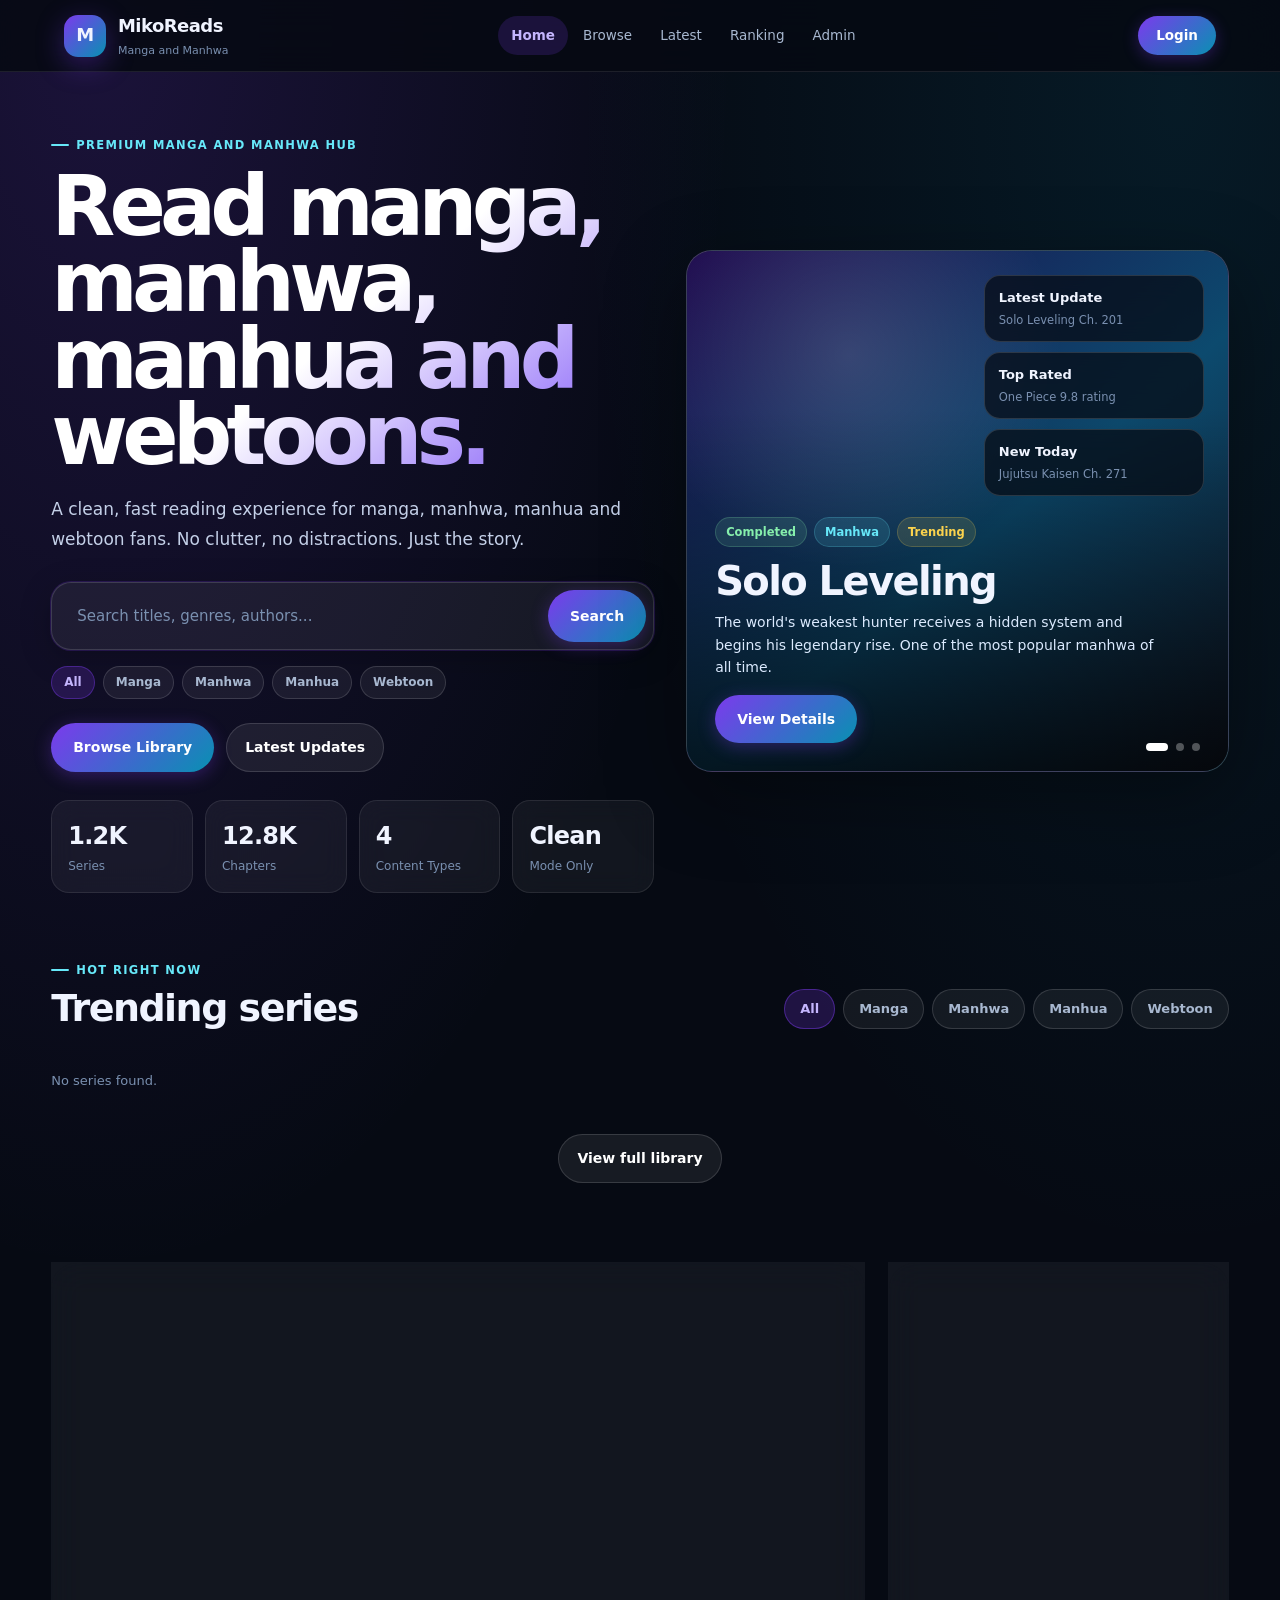
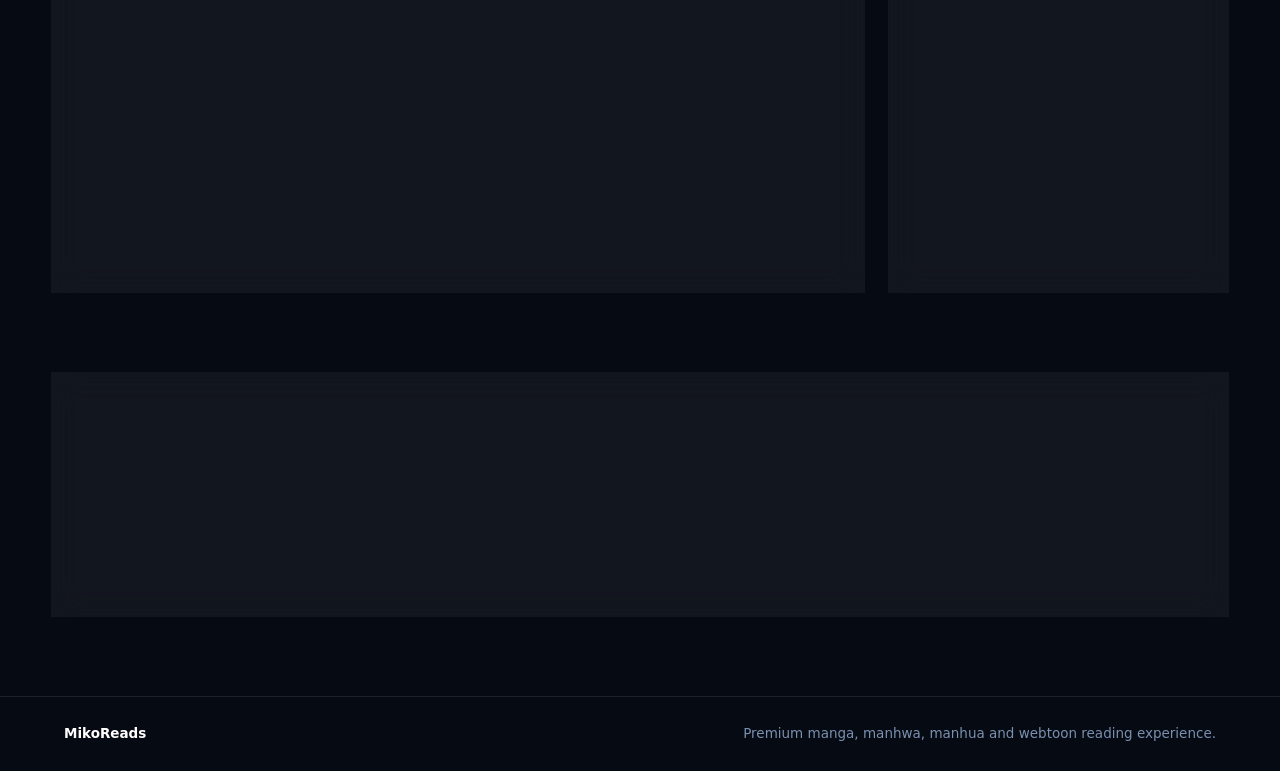
==== commit 04c34d4d: "fix: Total chapters from DB; Type/Schedule dynamic; thumbnail onerror clear; cache-bust v3" ====
--- a/public/index.html
+++ b/public/index.html
@@ -3,7 +3,7 @@
 <meta charset="utf-8"><meta name="viewport" content="width=device-width, initial-scale=1">
 <title>MikoReads - Manga, Manhwa, Manhua and Webtoon Reader</title>
 <meta name="description" content="Premium manga, manhwa, manhua and webtoon reading website. Browse thousands of titles, latest chapters, rankings and a clean reader experience.">
-<link rel="stylesheet" href="assets/style.css">
+<link rel="stylesheet" href="assets/style.css?v=3">
 </head><body>
 <header class="topbar">
   <a class="brand" href="index.html">
@@ -190,5 +190,5 @@
   <strong>MikoReads</strong>
   <span>Premium manga, manhwa, manhua and webtoon reading experience.</span>
 </footer>
-<script src="assets/app.js"></script>
+<script src="assets/app.js?v=3"></script>
 </body></html>
--- a/public/assets/style.css
+++ b/public/assets/style.css
@@ -393,15 +393,16 @@
 }
 .latest-item:hover{background:rgba(255,255,255,.09)}
 .latest-cover{
-  width:60px;height:60px;border-radius:10px;overflow:hidden;
-  display:grid;place-items:center;font-size:9.5px;font-weight:700;
-  color:white;text-align:center;line-height:1.1;flex-shrink:0;
+  width:64px;height:84px;border-radius:10px;overflow:hidden;
+  display:grid;place-items:center;font-size:9px;font-weight:700;
+  color:rgba(255,255,255,.7);text-align:center;line-height:1.2;flex-shrink:0;
+  background:linear-gradient(140deg,#1e1b4b,#1a3a5c);position:relative;
 }
 .latest-cover img{
-  width:100%;height:100%;object-fit:cover;display:block;
-}
-
-.latest-info h4{font-size:15px;font-weight:700;margin-bottom:4px;line-height:1.2}
+  position:absolute;inset:0;width:100%;height:100%;object-fit:cover;display:block;
+}
+
+.latest-info h4{font-size:14px;font-weight:700;margin-bottom:4px;line-height:1.3;overflow:hidden;display:-webkit-box;-webkit-line-clamp:2;-webkit-box-orient:vertical}
 .latest-info .sub{font-size:12px;color:var(--muted)}
 .latest-right{text-align:right;flex-shrink:0}
 .latest-ch{font-size:13px;font-weight:800;color:#c4b5fd}
@@ -631,7 +632,17 @@
   .page-title h1,.detail-copy h1{font-size:38px}
   .reader-page{min-height:500px}
   .related-grid{grid-template-columns:repeat(3,1fr)}
-  .latest-item{grid-template-columns:52px 1fr auto}
+  .latest-item{
+    grid-template-columns:64px 1fr;
+    grid-template-rows:auto auto;
+    align-items:start;
+  }
+  .latest-cover{grid-row:1/3;height:84px;width:64px}
+  .latest-right{grid-column:2;text-align:left;margin-top:4px}
+  .chapter-toolbar{flex-direction:column;align-items:flex-start;gap:8px}
+  .chapter-toolbar input{width:100%;max-width:100%;box-sizing:border-box}
+  .chapter-list a{padding:11px 14px}
+  .chapter-list b{font-size:13px}
 }
 @media(max-width:480px){
   .cards,.series-grid,.meta-grid,.admin-grid,.reader-settings,.related-grid{grid-template-columns:1fr 1fr}
